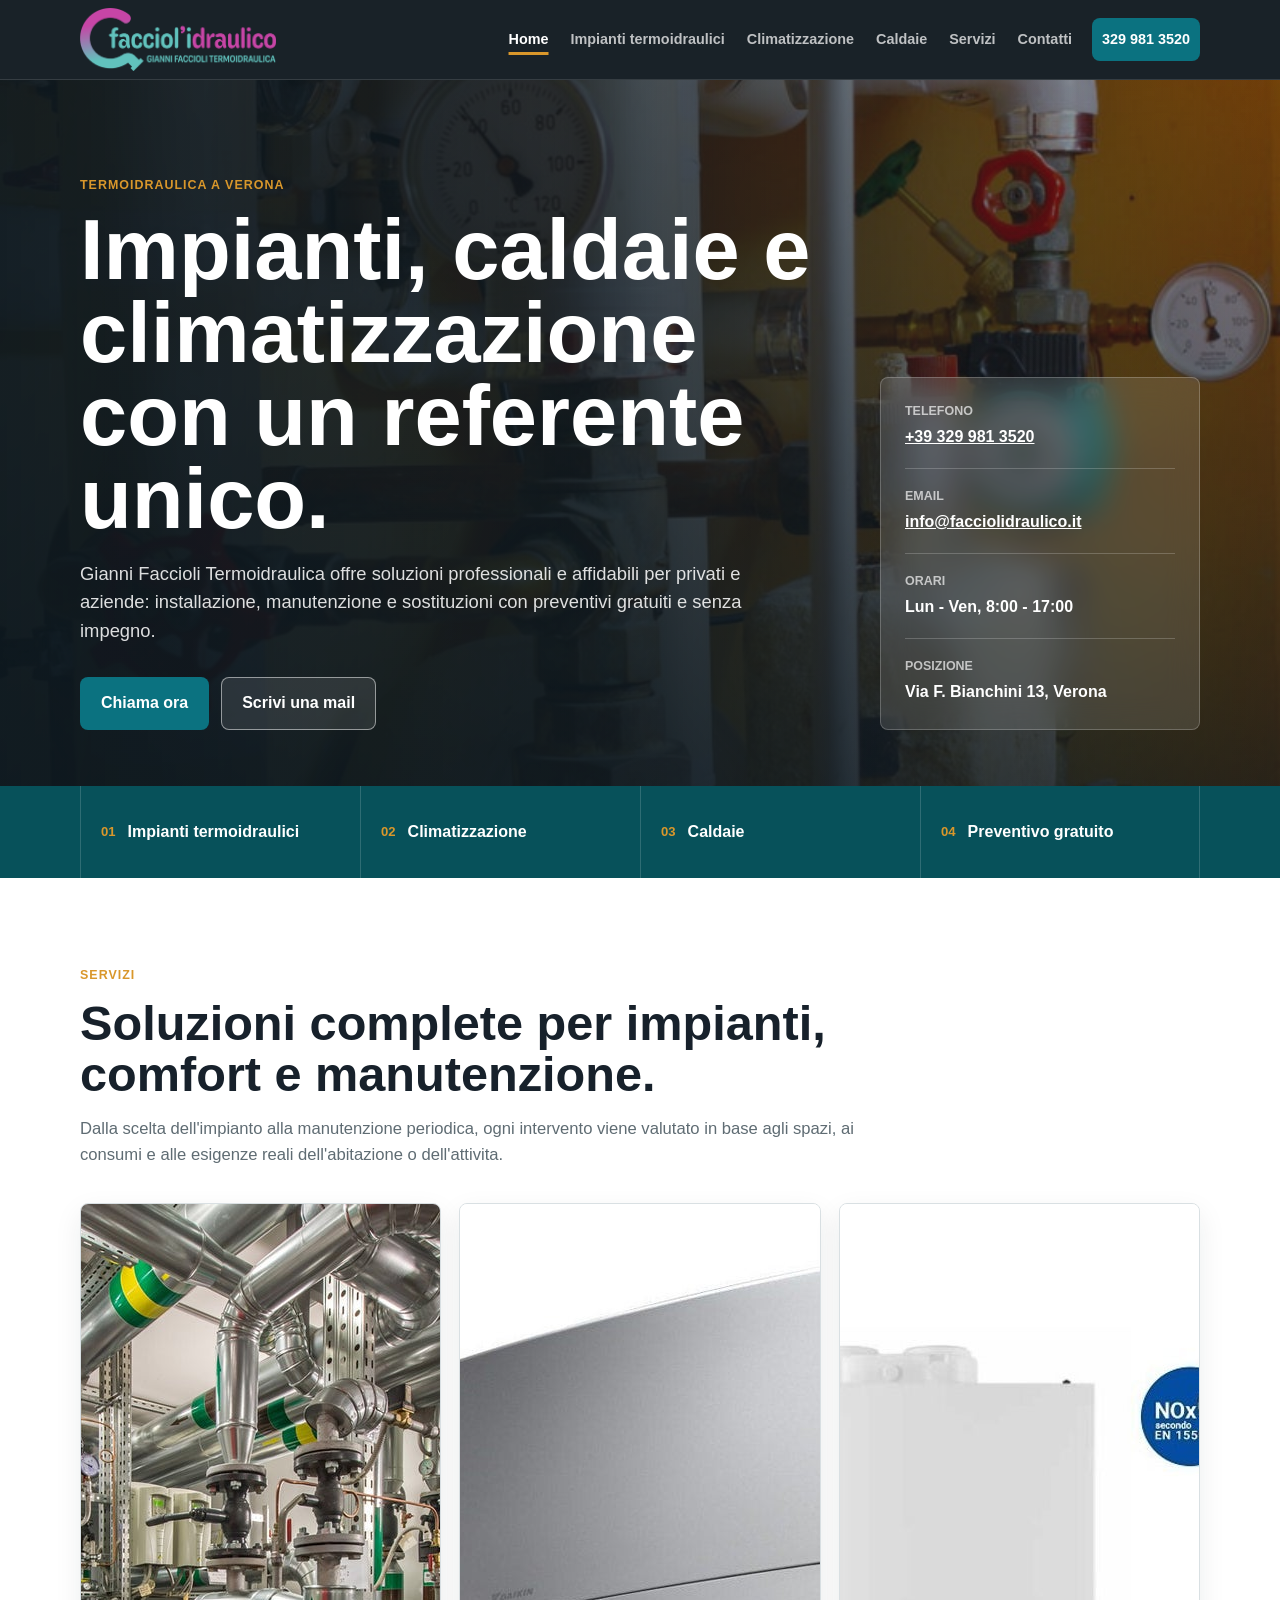
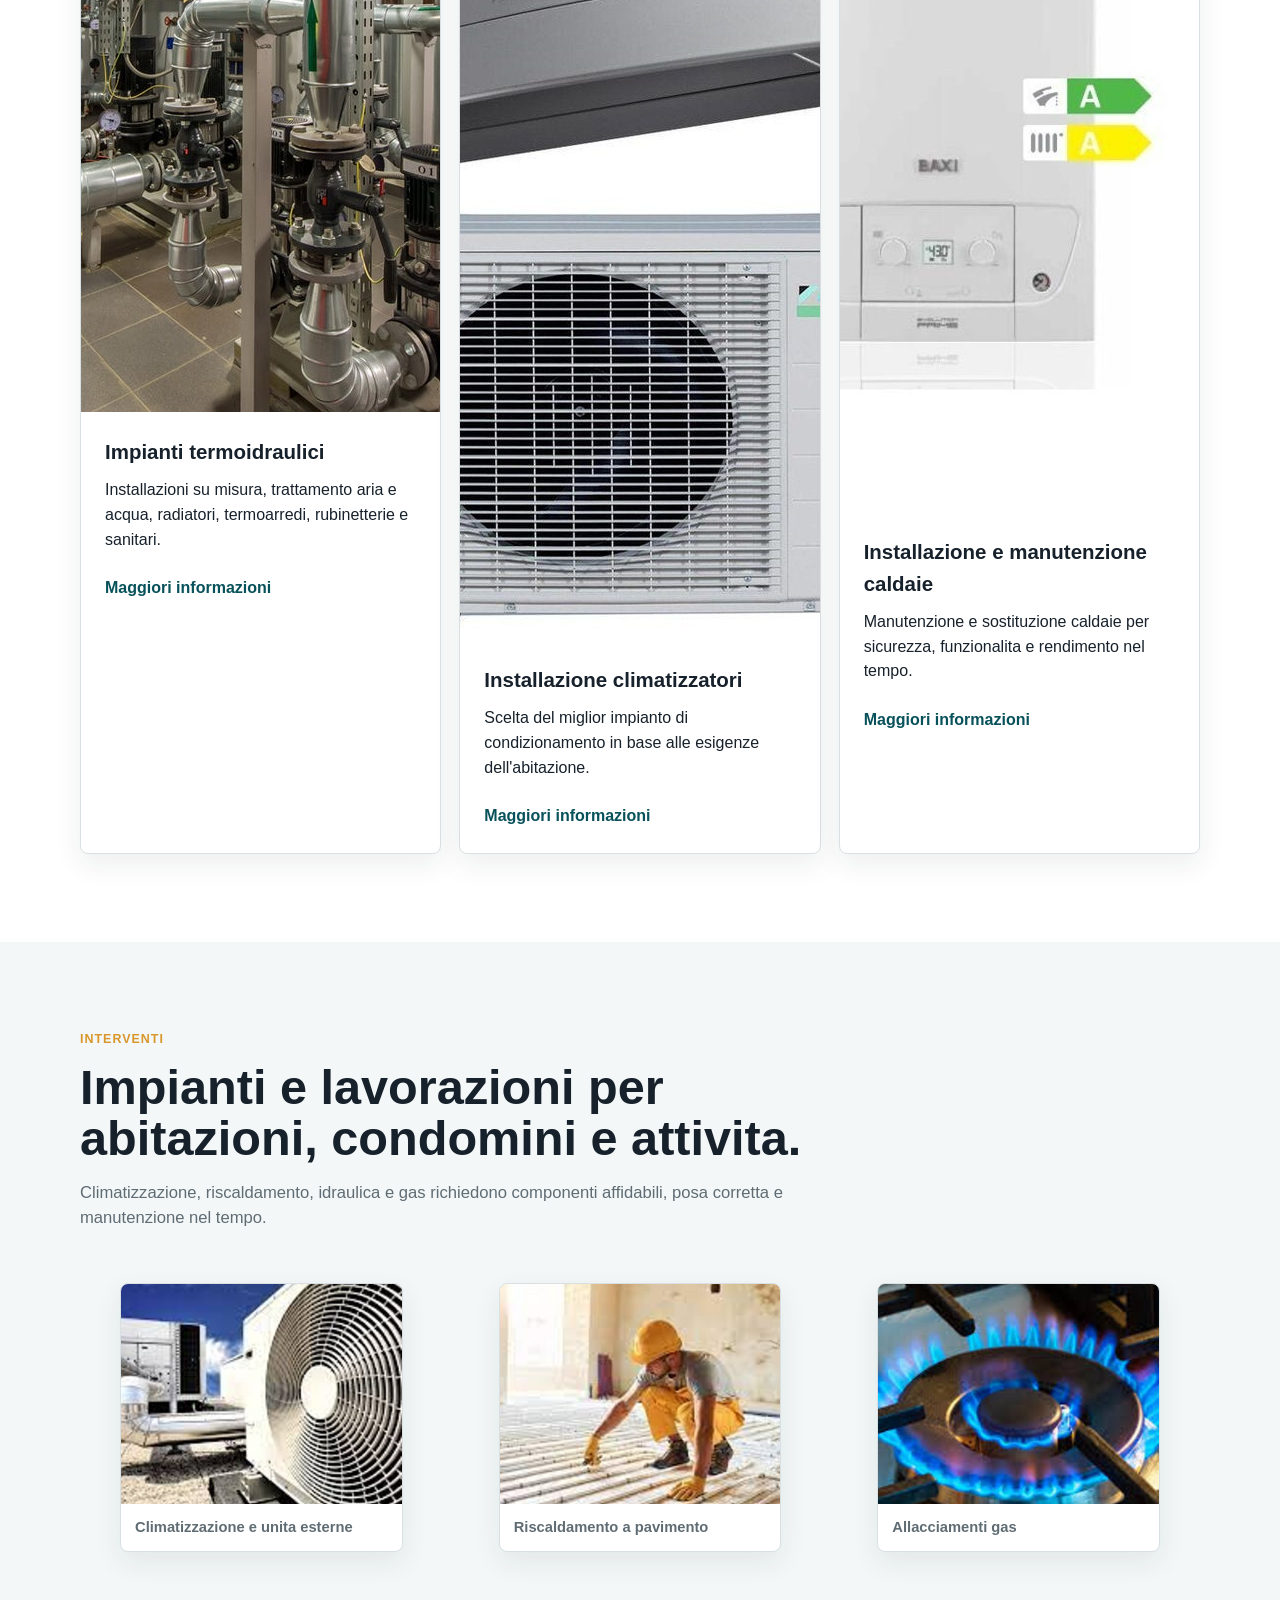
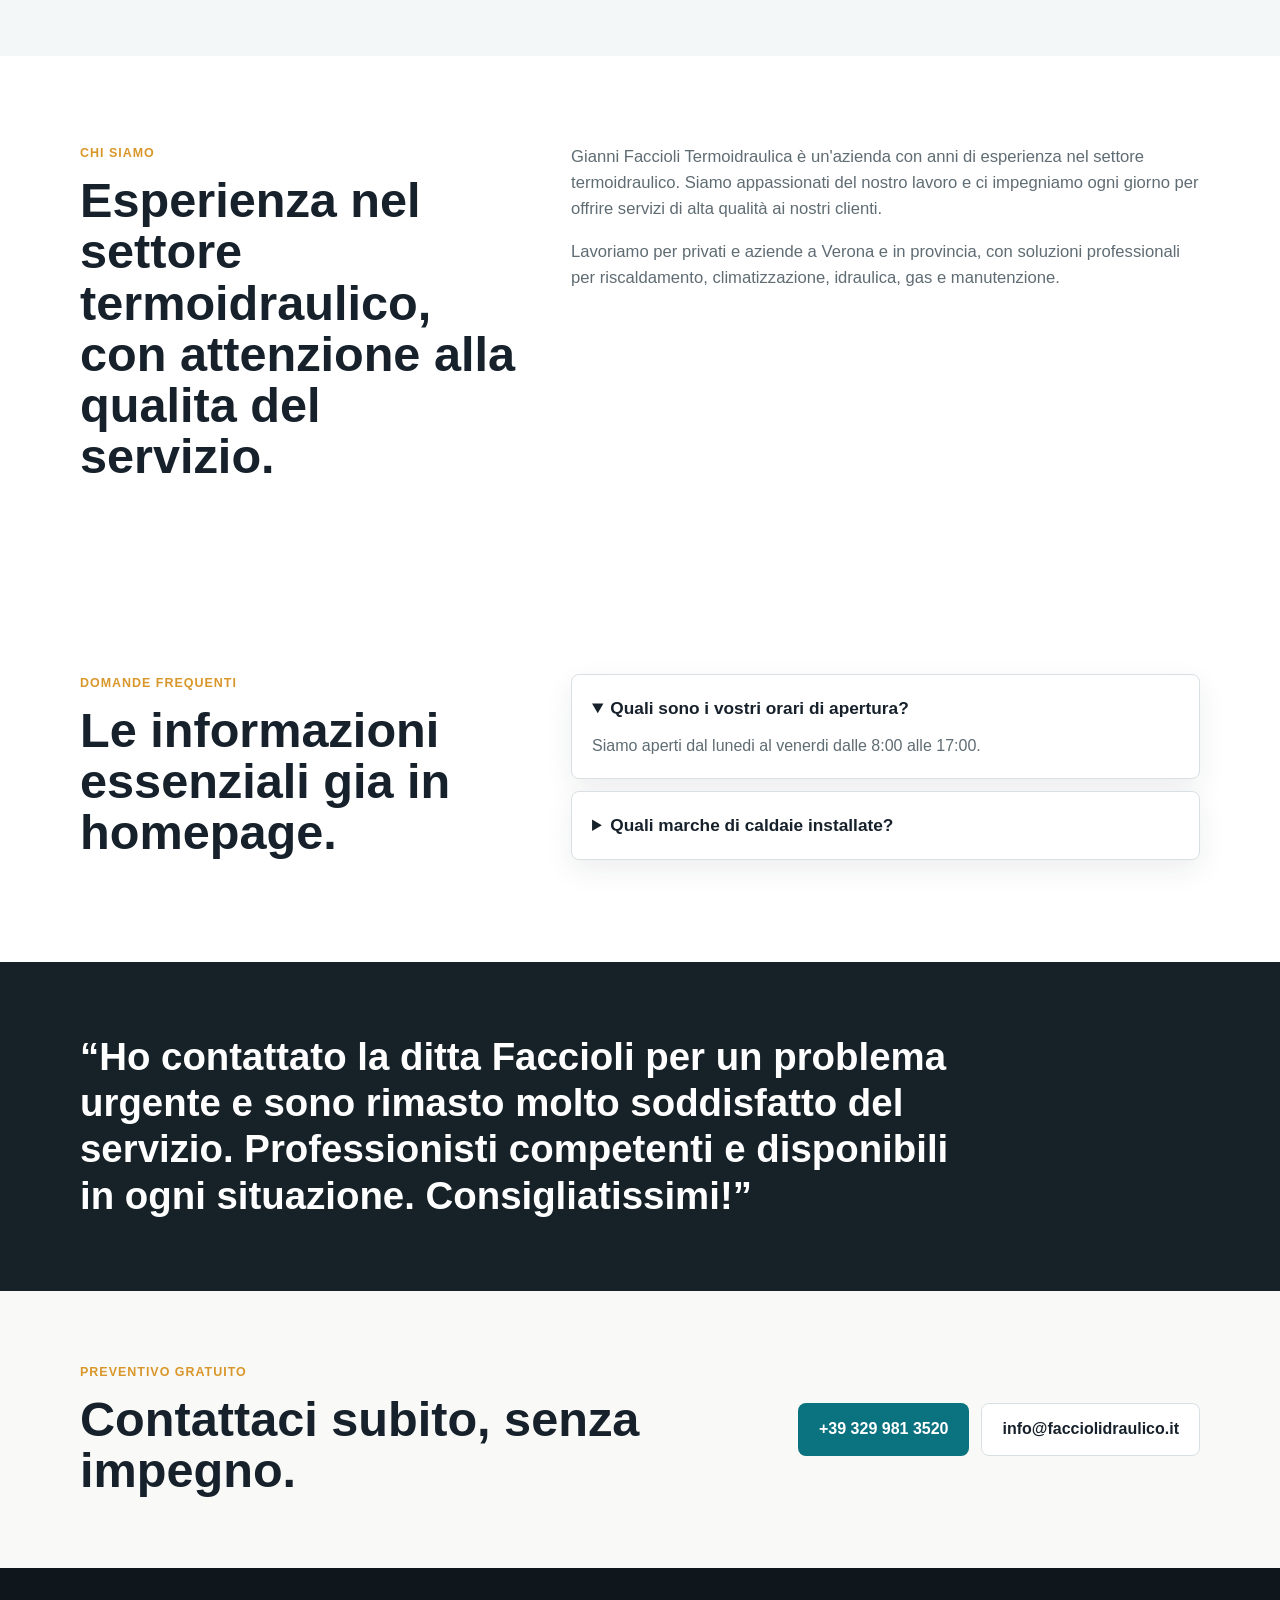
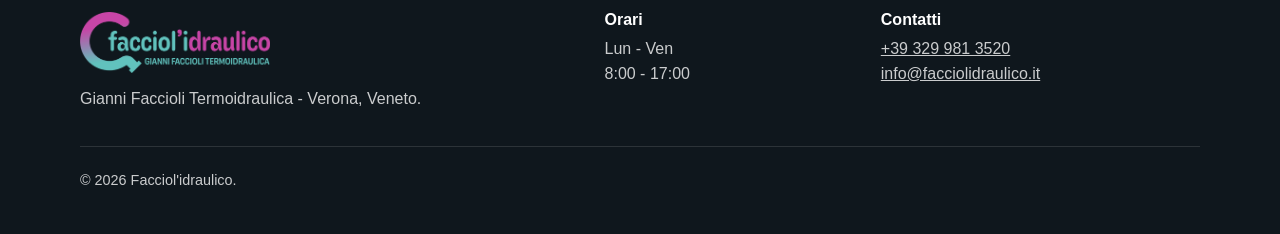
==== docs/index.html @ 060b812e "moved to /docs" ====
<!doctype html>
<html lang="it">
  <head>
    <meta charset="utf-8">
    <meta name="viewport" content="width=device-width, initial-scale=1">
    <meta name="description" content="Gianni Faccioli Termoidraulica a Verona: impianti termoidraulici, climatizzazione, caldaie, idraulica, gas e manutenzione.">
    <title>Facciol'idraulico | Termoidraulica a Verona</title>
    <link rel="preload" href="assets/images/hero-tools.jpg" as="image">
    <link rel="stylesheet" href="assets/styles.css">
    <script src="assets/script.js" defer></script>
  </head>
  <body>
    <a class="skip-link" href="#contenuto">Vai al contenuto</a>

    <header class="site-header">
      <div class="container header-inner">
        <a class="brand" href="index.html" aria-label="Facciol'idraulico home">
          <img src="assets/images/logo.png" alt="Facciol'idraulico" width="400" height="129">
        </a>
        <button class="nav-toggle" type="button" aria-expanded="false" aria-controls="site-nav" data-menu-toggle>
          <span></span><span></span><span></span><span class="sr-only">Menu</span>
        </button>
        <nav class="site-nav" id="site-nav" data-nav>
          <a href="index.html" data-nav-link>Home</a>
          <a href="impianti-termoidraulici.html" data-nav-link>Impianti termoidraulici</a>
          <a href="impianti-di-climatizzazione.html" data-nav-link>Climatizzazione</a>
          <a href="caldaie.html" data-nav-link>Caldaie</a>
          <a href="servizi.html" data-nav-link>Servizi</a>
          <a href="contatti.html" data-nav-link>Contatti</a>
          <a class="nav-call" href="tel:+393299813520">329 981 3520</a>
        </nav>
      </div>
    </header>

    <main id="contenuto">
      <section class="hero">
        <img class="hero-bg" src="assets/images/hero-tools.jpg" alt="" width="798" height="1200">
        <div class="container hero-grid">
          <div class="hero-copy">
            <p class="eyebrow">Termoidraulica a Verona</p>
            <h1>Impianti, caldaie e climatizzazione con un referente unico.</h1>
            <p class="lead">Gianni Faccioli Termoidraulica offre soluzioni professionali e affidabili per privati e aziende: installazione, manutenzione e sostituzioni con preventivi gratuiti e senza impegno.</p>
            <div class="hero-actions">
              <a class="button primary" href="tel:+393299813520">Chiama ora</a>
              <a class="button secondary" href="mailto:info@facciolidraulico.it">Scrivi una mail</a>
            </div>
          </div>
          <aside class="hero-panel" aria-label="Informazioni rapide">
            <dl>
              <div><dt>Telefono</dt><dd><a href="tel:+393299813520">+39 329 981 3520</a></dd></div>
              <div><dt>Email</dt><dd><a href="mailto:info@facciolidraulico.it">info@facciolidraulico.it</a></dd></div>
              <div><dt>Orari</dt><dd>Lun - Ven, 8:00 - 17:00</dd></div>
              <div><dt>Posizione</dt><dd>Via F. Bianchini 13, Verona</dd></div>
            </dl>
          </aside>
        </div>
      </section>

      <section class="quick-strip" aria-label="Servizi principali">
        <div class="container quick-grid">
          <a href="impianti-termoidraulici.html"><span>01</span> Impianti termoidraulici</a>
          <a href="impianti-di-climatizzazione.html"><span>02</span> Climatizzazione</a>
          <a href="caldaie.html"><span>03</span> Caldaie</a>
          <a href="contatti.html"><span>04</span> Preventivo gratuito</a>
        </div>
      </section>

      <section class="section">
        <div class="container">
          <div class="section-head">
            <p class="eyebrow">Servizi</p>
            <h2>Soluzioni complete per impianti, comfort e manutenzione.</h2>
            <p>Dalla scelta dell'impianto alla manutenzione periodica, ogni intervento viene valutato in base agli spazi, ai consumi e alle esigenze reali dell'abitazione o dell'attivita.</p>
          </div>
          <div class="service-grid">
            <article class="service-card">
              <img src="assets/images/impianti-termoidraulici.jpg" alt="Locale tecnico con impianto termoidraulico" width="800" height="808" loading="lazy">
              <div>
                <h3>Impianti termoidraulici</h3>
                <p>Installazioni su misura, trattamento aria e acqua, radiatori, termoarredi, rubinetterie e sanitari.</p>
                <a class="text-link" href="impianti-termoidraulici.html">Maggiori informazioni</a>
              </div>
            </article>
            <article class="service-card">
              <img src="assets/images/climatizzazione.jpg" alt="Unita interna di climatizzazione" width="800" height="1036" loading="lazy">
              <div>
                <h3>Installazione climatizzatori</h3>
                <p>Scelta del miglior impianto di condizionamento in base alle esigenze dell'abitazione.</p>
                <a class="text-link" href="impianti-di-climatizzazione.html">Maggiori informazioni</a>
              </div>
            </article>
            <article class="service-card">
              <img src="assets/images/caldaia.jpg" alt="Caldaia a condensazione" width="800" height="908" loading="lazy">
              <div>
                <h3>Installazione e manutenzione caldaie</h3>
                <p>Manutenzione e sostituzione caldaie per sicurezza, funzionalita e rendimento nel tempo.</p>
                <a class="text-link" href="caldaie.html">Maggiori informazioni</a>
              </div>
            </article>
          </div>
        </div>
      </section>

      <section class="section muted">
        <div class="container">
          <div class="section-head">
            <p class="eyebrow">Interventi</p>
            <h2>Impianti e lavorazioni per abitazioni, condomini e attivita.</h2>
            <p>Climatizzazione, riscaldamento, idraulica e gas richiedono componenti affidabili, posa corretta e manutenzione nel tempo.</p>
          </div>
          <div class="image-grid">
            <figure class="image-tile">
              <img src="assets/images/servizi-clima-1.jpg" alt="Unita esterna per climatizzazione" width="800" height="800" loading="lazy">
              <figcaption>Climatizzazione e unita esterne</figcaption>
            </figure>
            <figure class="image-tile">
              <img src="assets/images/servizi-riscaldamento-3.jpg" alt="Installazione riscaldamento a pavimento" width="800" height="800" loading="lazy">
              <figcaption>Riscaldamento a pavimento</figcaption>
            </figure>
            <figure class="image-tile">
              <img src="assets/images/servizi-idraulica-4.jpg" alt="Fiamma gas piano cottura" width="800" height="800" loading="lazy">
              <figcaption>Allacciamenti gas</figcaption>
            </figure>
          </div>
        </div>
      </section>

      <section class="section">
        <div class="container two-col">
          <div>
            <p class="eyebrow">Chi siamo</p>
            <h2>Esperienza nel settore termoidraulico, con attenzione alla qualita del servizio.</h2>
          </div>
          <div class="rich-text">
            <p>Gianni Faccioli Termoidraulica &egrave; un'azienda con anni di esperienza nel settore termoidraulico. Siamo appassionati del nostro lavoro e ci impegniamo ogni giorno per offrire servizi di alta qualit&agrave; ai nostri clienti.</p>
            <p>Lavoriamo per privati e aziende a Verona e in provincia, con soluzioni professionali per riscaldamento, climatizzazione, idraulica, gas e manutenzione.</p>
          </div>
        </div>
      </section>

      <section class="section">
        <div class="container two-col">
          <div>
            <p class="eyebrow">Domande frequenti</p>
            <h2>Le informazioni essenziali gia in homepage.</h2>
          </div>
          <div class="faq-list">
            <details open>
              <summary>Quali sono i vostri orari di apertura?</summary>
              <p>Siamo aperti dal lunedi al venerdi dalle 8:00 alle 17:00.</p>
            </details>
            <details>
              <summary>Quali marche di caldaie installate?</summary>
              <p>Lavoriamo con le migliori marche sul mercato, garantendo qualita e affidabilita.</p>
            </details>
          </div>
        </div>
      </section>

      <section class="testimonial-band">
        <div class="container">
          <blockquote>&ldquo;Ho contattato la ditta Faccioli per un problema urgente e sono rimasto molto soddisfatto del servizio. Professionisti competenti e disponibili in ogni situazione. Consigliatissimi!&rdquo;</blockquote>
        </div>
      </section>

      <section class="contact-cta">
        <div class="container cta-grid">
          <div>
            <p class="eyebrow">Preventivo gratuito</p>
            <h2>Contattaci subito, senza impegno.</h2>
          </div>
          <div class="cta-actions">
            <a class="button primary" href="tel:+393299813520">+39 329 981 3520</a>
            <a class="button secondary-dark" href="mailto:info@facciolidraulico.it">info@facciolidraulico.it</a>
          </div>
        </div>
      </section>
    </main>

    <footer class="site-footer">
      <div class="container footer-grid">
        <div>
          <img src="assets/images/logo.png" alt="Facciol'idraulico" width="400" height="129">
          <p>Gianni Faccioli Termoidraulica - Verona, Veneto.</p>
        </div>
        <div>
          <h2>Orari</h2>
          <p>Lun - Ven<br>8:00 - 17:00</p>
        </div>
        <div>
          <h2>Contatti</h2>
          <p><a href="tel:+393299813520">+39 329 981 3520</a><br><a href="mailto:info@facciolidraulico.it">info@facciolidraulico.it</a></p>
        </div>
      </div>
      <p class="copyright">&copy; <span data-year></span> Facciol'idraulico.</p>
    </footer>
  </body>
</html>
---- docs/assets/styles.css ----
:root {
  --ink: #17212b;
  --muted: #5f6c73;
  --line: #d9e0e3;
  --paper: #ffffff;
  --wash: #f3f7f8;
  --night: #101920;
  --night-2: #162128;
  --teal: #0b7280;
  --teal-dark: #07515a;
  --gold: #d9972b;
  --green: #4f6f52;
  --shadow: 0 18px 45px rgba(23, 33, 43, 0.14);
}

* {
  box-sizing: border-box;
}

html {
  scroll-behavior: smooth;
}

body {
  margin: 0;
  color: var(--ink);
  font-family: Arial, Helvetica, sans-serif;
  line-height: 1.55;
  background: var(--paper);
}

body.menu-open {
  overflow: hidden;
}

img {
  display: block;
  max-width: 100%;
}

a {
  color: inherit;
}

.container {
  width: min(1120px, calc(100% - 40px));
  margin-inline: auto;
}

.skip-link,
.sr-only {
  position: absolute;
  width: 1px;
  height: 1px;
  padding: 0;
  overflow: hidden;
  clip: rect(0, 0, 0, 0);
  white-space: nowrap;
  border: 0;
}

.skip-link:focus {
  z-index: 20;
  width: auto;
  height: auto;
  left: 16px;
  top: 16px;
  padding: 10px 14px;
  clip: auto;
  color: var(--paper);
  background: var(--teal);
}

.site-header {
  position: sticky;
  z-index: 10;
  top: 0;
  color: var(--paper);
  background: rgba(16, 25, 32, 0.96);
  border-bottom: 1px solid rgba(255, 255, 255, 0.12);
  backdrop-filter: blur(14px);
}

.header-inner {
  min-height: 78px;
  display: flex;
  align-items: center;
  justify-content: space-between;
  gap: 22px;
}

.brand {
  display: inline-flex;
  align-items: center;
  padding: 8px 0;
}

.brand img {
  width: 196px;
  height: auto;
}

.site-nav {
  display: flex;
  align-items: center;
  gap: 2px;
}

.site-nav a {
  padding: 10px 10px;
  color: rgba(255, 255, 255, 0.72);
  font-size: 0.9rem;
  font-weight: 800;
  text-decoration: none;
}

.site-nav a:hover,
.site-nav a:focus-visible,
.site-nav a.is-active {
  color: var(--paper);
}

.site-nav a.is-active {
  text-decoration: underline;
  text-decoration-color: var(--gold);
  text-decoration-thickness: 3px;
  text-underline-offset: 8px;
}

.site-nav .nav-call {
  margin-left: 8px;
  color: var(--paper);
  background: var(--teal);
  border-radius: 8px;
  text-decoration: none;
}

.nav-toggle {
  display: none;
}

.hero {
  position: relative;
  min-height: 680px;
  display: grid;
  align-items: center;
  isolation: isolate;
  overflow: hidden;
  color: var(--paper);
  background: var(--night);
}

.hero::before {
  content: "";
  position: absolute;
  inset: 0;
  z-index: -1;
  background:
    linear-gradient(90deg, rgba(13, 24, 31, 0.94) 0%, rgba(13, 24, 31, 0.78) 45%, rgba(13, 24, 31, 0.25) 100%),
    linear-gradient(0deg, rgba(13, 24, 31, 0.72), rgba(13, 24, 31, 0.08));
}

.hero-bg {
  position: absolute;
  inset: 0;
  z-index: -2;
  width: 100%;
  height: 100%;
  object-fit: cover;
  object-position: 60% 50%;
}

.hero-grid {
  display: grid;
  grid-template-columns: minmax(0, 1fr) 320px;
  gap: 48px;
  align-items: end;
  padding: 96px 0 56px;
}

.hero-copy {
  max-width: 740px;
}

.eyebrow {
  margin: 0 0 12px;
  color: var(--gold);
  font-size: 0.78rem;
  font-weight: 900;
  letter-spacing: 0.08em;
  text-transform: uppercase;
}

h1,
h2,
h3,
p {
  margin-top: 0;
}

h1 {
  margin-bottom: 20px;
  max-width: 780px;
  font-size: clamp(2.6rem, 7vw, 5.3rem);
  line-height: 0.98;
  font-weight: 900;
  overflow-wrap: break-word;
}

h2 {
  margin-bottom: 16px;
  font-size: clamp(1.8rem, 3.8vw, 3.25rem);
  line-height: 1.05;
}

h3 {
  margin-bottom: 10px;
  font-size: 1.28rem;
}

.lead {
  max-width: 680px;
  color: rgba(255, 255, 255, 0.86);
  font-size: 1.15rem;
}

.hero-actions {
  display: flex;
  flex-wrap: wrap;
  gap: 12px;
  margin-top: 32px;
}

.button {
  min-height: 48px;
  display: inline-flex;
  align-items: center;
  justify-content: center;
  padding: 13px 20px;
  border: 1px solid transparent;
  border-radius: 8px;
  font-weight: 900;
  text-decoration: none;
  cursor: pointer;
}

.button.primary {
  color: var(--paper);
  background: var(--teal);
}

.button.primary:hover,
.button.primary:focus-visible {
  background: var(--teal-dark);
}

.button.secondary {
  color: var(--paper);
  border-color: rgba(255, 255, 255, 0.5);
  background: rgba(255, 255, 255, 0.1);
}

.button.secondary-dark {
  color: var(--ink);
  border-color: var(--line);
  background: var(--paper);
}

.hero-panel {
  padding: 24px;
  border: 1px solid rgba(255, 255, 255, 0.22);
  border-radius: 8px;
  background: rgba(255, 255, 255, 0.12);
  backdrop-filter: blur(16px);
}

.hero-panel dl,
.hero-panel dd {
  margin: 0;
}

.hero-panel div + div {
  margin-top: 18px;
  padding-top: 18px;
  border-top: 1px solid rgba(255, 255, 255, 0.2);
}

.hero-panel dt {
  color: rgba(255, 255, 255, 0.68);
  font-size: 0.78rem;
  font-weight: 900;
  text-transform: uppercase;
}

.hero-panel dd {
  margin-top: 4px;
  font-weight: 900;
}

.quick-strip {
  background: var(--teal-dark);
}

.quick-grid {
  display: grid;
  grid-template-columns: repeat(4, minmax(0, 1fr));
}

.quick-grid a {
  min-height: 92px;
  display: flex;
  align-items: center;
  gap: 12px;
  padding: 18px 20px;
  color: var(--paper);
  border-left: 1px solid rgba(255, 255, 255, 0.16);
  font-weight: 900;
  text-decoration: none;
}

.quick-grid a:last-child {
  border-right: 1px solid rgba(255, 255, 255, 0.16);
}

.quick-grid span {
  color: var(--gold);
  font-size: 0.82rem;
}

.section,
.contact-section {
  padding: 88px 0;
}

.muted {
  background: var(--wash);
}

.section-head {
  max-width: 780px;
  margin-bottom: 36px;
}

.section-head p:not(.eyebrow),
.rich-text p,
.rich-text li,
.wide-card p,
.wide-card li {
  color: var(--muted);
  font-size: 1.04rem;
}

.service-grid {
  display: grid;
  grid-template-columns: repeat(3, minmax(0, 1fr));
  gap: 18px;
}

.service-card,
.wide-card,
.side-panel,
.faq-list details {
  border: 1px solid var(--line);
  border-radius: 8px;
  background: var(--paper);
  box-shadow: 0 10px 28px rgba(23, 33, 43, 0.08);
}

.service-card {
  overflow: hidden;
}

.service-card img {
  width: 100%;
  aspect-ratio: 4 / 3;
  object-fit: cover;
}

.service-card div {
  padding: 24px;
}

.text-link {
  display: inline-flex;
  margin-top: 8px;
  color: var(--teal-dark);
  font-weight: 900;
  text-decoration: none;
}

.text-link:hover,
.text-link:focus-visible {
  text-decoration: underline;
  text-underline-offset: 4px;
}

.two-col {
  display: grid;
  grid-template-columns: 0.82fr 1.18fr;
  gap: 54px;
  align-items: start;
}

.faq-list {
  display: grid;
  gap: 12px;
}

.faq-list details {
  padding: 20px;
}

.faq-list summary {
  color: var(--ink);
  font-size: 1.08rem;
  font-weight: 900;
  cursor: pointer;
}

.faq-list p {
  margin: 12px 0 0;
  color: var(--muted);
}

.testimonial-band {
  padding: 72px 0;
  color: var(--paper);
  background: var(--night-2);
}

.testimonial-band blockquote {
  max-width: 900px;
  margin: 0;
  font-size: clamp(1.55rem, 3vw, 2.4rem);
  line-height: 1.2;
  font-weight: 800;
}

.contact-cta {
  padding: 72px 0;
  background: #f9faf7;
}

.cta-grid {
  display: grid;
  grid-template-columns: 1fr auto;
  gap: 30px;
  align-items: center;
}

.cta-grid h2 {
  margin-bottom: 0;
}

.cta-actions {
  display: flex;
  gap: 12px;
  flex-wrap: wrap;
  justify-content: flex-end;
}

.page-hero {
  padding: 78px 0;
  color: var(--paper);
  background:
    linear-gradient(115deg, rgba(16, 25, 32, 0.96), rgba(16, 25, 32, 0.88)),
    var(--night);
}

.page-hero.compact {
  padding: 86px 0;
}

.page-hero-grid {
  display: grid;
  grid-template-columns: minmax(0, 1fr) 420px;
  gap: 52px;
  align-items: center;
}

.page-hero h1 {
  font-size: clamp(2.25rem, 5vw, 4.35rem);
}

.page-hero img {
  width: 100%;
  height: 390px;
  border-radius: 8px;
  object-fit: cover;
  box-shadow: var(--shadow);
}

.content-grid {
  display: grid;
  grid-template-columns: minmax(0, 1fr) 320px;
  gap: 46px;
  align-items: start;
}

.rich-text {
  max-width: 780px;
}

.rich-text h2 + p,
.rich-text p + p,
.rich-text p + ul,
.rich-text ul + h2,
.rich-text p + h2 {
  margin-top: 18px;
}

.rich-text h2:not(:first-child) {
  margin-top: 46px;
}

.rich-text ul,
.wide-card ul {
  padding-left: 20px;
}

.rich-text li + li,
.wide-card li + li {
  margin-top: 10px;
}

.side-panel {
  position: sticky;
  top: 104px;
  padding: 24px;
}

.side-panel h2 {
  font-size: 1.3rem;
}

.check-list {
  display: grid;
  gap: 10px;
  margin: 0 0 24px;
  padding: 0;
  list-style: none;
}

.check-list li {
  position: relative;
  padding-left: 24px;
  color: var(--muted);
}

.check-list li::before {
  content: "";
  position: absolute;
  left: 0;
  top: 0.68em;
  width: 9px;
  height: 9px;
  border-radius: 50%;
  background: var(--gold);
}

.service-list {
  display: grid;
  gap: 22px;
}

.wide-card {
  display: grid;
  grid-template-columns: 300px minmax(0, 1fr);
  overflow: hidden;
}

.wide-card img {
  width: 100%;
  height: 100%;
  min-height: 260px;
  object-fit: cover;
}

.wide-card div {
  padding: 30px;
}

.wide-card h2 {
  font-size: clamp(1.45rem, 3vw, 2.25rem);
}

.image-grid {
  display: grid;
  grid-template-columns: repeat(3, minmax(0, 1fr));
  gap: 16px;
  margin-top: 30px;
}

.image-tile {
  overflow: hidden;
  border: 1px solid var(--line);
  border-radius: 8px;
  background: var(--paper);
  box-shadow: 0 10px 28px rgba(23, 33, 43, 0.08);
}

.image-tile img {
  width: 100%;
  height: 220px;
  object-fit: cover;
}

.image-tile figcaption {
  padding: 12px 14px;
  color: var(--muted);
  font-size: 0.92rem;
  font-weight: 800;
}

.product-gallery {
  margin: 18px 0 28px;
}

.product-gallery .image-tile img {
  height: 180px;
  object-fit: cover;
  background: #f7f9fa;
}

.inline-visual {
  margin: 26px 0;
  overflow: hidden;
  border: 1px solid var(--line);
  border-radius: 8px;
  background: var(--paper);
  box-shadow: 0 10px 28px rgba(23, 33, 43, 0.08);
}

.inline-visual img {
  width: 100%;
  max-height: 360px;
  object-fit: contain;
  background: #f7f9fa;
}

.inline-visual figcaption {
  padding: 12px 16px;
  color: var(--muted);
  font-size: 0.94rem;
  font-weight: 800;
  border-top: 1px solid var(--line);
}

.brand-strip {
  margin: 28px 0;
  padding: 16px;
  border: 1px solid var(--line);
  border-radius: 8px;
  background: var(--paper);
}

.brand-strip img {
  width: 100%;
  max-height: 80px;
  object-fit: contain;
}

.mini-gallery {
  display: grid;
  grid-template-columns: repeat(4, minmax(0, 1fr));
  gap: 10px;
  margin-top: 20px;
}

.mini-gallery img {
  width: 100%;
  aspect-ratio: 1 / 1;
  border-radius: 8px;
  object-fit: cover;
}

.payment-card {
  display: grid;
  grid-template-columns: 1fr 180px;
  gap: 18px;
  align-items: center;
  margin-top: 22px;
  padding: 18px;
  border: 1px solid rgba(255, 255, 255, 0.16);
  border-radius: 8px;
  background: rgba(255, 255, 255, 0.06);
}

.payment-card p {
  margin: 0;
}

.payment-card img {
  width: 100%;
  border-radius: 6px;
}

.contact-section {
  min-height: calc(100vh - 78px);
  display: grid;
  align-items: center;
  color: var(--paper);
  background:
    linear-gradient(115deg, rgba(16, 25, 32, 0.98), rgba(16, 25, 32, 0.83)),
    url("images/hero-tools.jpg") center / cover;
}

.contact-grid {
  display: grid;
  grid-template-columns: 1fr 0.9fr;
  gap: 48px;
  align-items: start;
}

.contact-copy h1 {
  font-size: clamp(2.15rem, 5vw, 4.2rem);
}

.contact-copy p {
  color: rgba(255, 255, 255, 0.76);
  font-size: 1.08rem;
}

.contact-cards {
  display: grid;
  gap: 12px;
  margin-top: 28px;
}

.contact-cards a,
.contact-info {
  display: block;
  padding: 18px;
  border: 1px solid rgba(255, 255, 255, 0.16);
  border-radius: 8px;
  color: var(--paper);
  text-decoration: none;
  background: rgba(255, 255, 255, 0.06);
}

.contact-cards span,
.contact-info span {
  display: block;
  margin-bottom: 4px;
  color: rgba(255, 255, 255, 0.62);
  font-size: 0.8rem;
  font-weight: 900;
  text-transform: uppercase;
}

.contact-form {
  display: grid;
  gap: 16px;
  padding: 28px;
  border-radius: 8px;
  color: var(--ink);
  background: var(--paper);
}

.contact-form label {
  display: grid;
  gap: 8px;
  color: var(--ink);
  font-weight: 900;
}

.contact-form input,
.contact-form textarea {
  width: 100%;
  padding: 13px 14px;
  border: 1px solid var(--line);
  border-radius: 8px;
  color: var(--ink);
  font: inherit;
}

.contact-form input:focus,
.contact-form textarea:focus {
  border-color: var(--teal);
  outline: 3px solid rgba(11, 114, 128, 0.15);
}

.contact-form textarea {
  resize: vertical;
}

.contact-form .button {
  width: 100%;
  border: 0;
}

.form-note {
  margin-bottom: 0;
  color: var(--muted);
  font-size: 0.9rem;
}

.site-footer {
  padding: 44px 0 42px;
  color: rgba(255, 255, 255, 0.78);
  background: #0f171d;
}

.footer-grid {
  display: grid;
  grid-template-columns: 1.4fr 0.7fr 0.9fr;
  gap: 28px;
}

.site-footer img {
  width: 190px;
  height: auto;
  margin-bottom: 14px;
}

.site-footer h2 {
  margin-bottom: 8px;
  color: var(--paper);
  font-size: 1rem;
}

.site-footer p {
  margin-bottom: 0;
}

.copyright {
  width: min(1120px, calc(100% - 40px));
  margin: 34px auto 0;
  padding-top: 22px;
  border-top: 1px solid rgba(255, 255, 255, 0.12);
  font-size: 0.9rem;
}

@media (max-width: 1080px) {
  .brand img {
    width: 170px;
  }

  .site-nav a {
    padding-inline: 7px;
    font-size: 0.84rem;
  }
}

@media (max-width: 920px) {
  .container {
    width: min(100% - 28px, 720px);
  }

  .header-inner {
    min-height: 70px;
  }

  .brand img {
    width: 174px;
  }

  .nav-toggle {
    width: 44px;
    height: 44px;
    display: inline-grid;
    place-content: center;
    gap: 5px;
    border: 1px solid rgba(255, 255, 255, 0.2);
    border-radius: 8px;
    background: rgba(255, 255, 255, 0.08);
  }

  .nav-toggle span:not(.sr-only) {
    width: 20px;
    height: 2px;
    display: block;
    background: var(--paper);
  }

  .site-nav {
    position: fixed;
    inset: 70px 0 auto;
    display: none;
    padding: 16px 14px 22px;
    border-bottom: 1px solid rgba(255, 255, 255, 0.14);
    background: var(--night);
    box-shadow: 0 18px 36px rgba(0, 0, 0, 0.22);
  }

  .site-nav.is-open {
    display: grid;
  }

  .site-nav a {
    padding: 14px;
    color: rgba(255, 255, 255, 0.82);
    font-size: 1.02rem;
  }

  .site-nav .nav-call {
    margin-left: 0;
    text-align: center;
  }

  .hero {
    min-height: auto;
  }

  .hero::before {
    background: linear-gradient(180deg, rgba(13, 24, 31, 0.93) 0%, rgba(13, 24, 31, 0.76) 100%);
  }

  .hero-grid,
  .page-hero-grid,
  .content-grid,
  .two-col,
  .contact-grid,
  .footer-grid,
  .cta-grid {
    grid-template-columns: 1fr;
  }

  .hero-grid {
    gap: 30px;
    padding: 72px 0 42px;
  }

  h1,
  .page-hero h1,
  .contact-copy h1 {
    font-size: clamp(2rem, 9vw, 3rem);
    line-height: 1.04;
  }

  .lead {
    font-size: 1.04rem;
  }

  .hero-actions,
  .cta-actions {
    display: grid;
    justify-content: stretch;
  }

  .hero-panel {
    padding: 20px;
  }

  .quick-grid,
  .service-grid {
    grid-template-columns: 1fr;
  }

  .quick-grid a,
  .quick-grid a:last-child {
    min-height: auto;
    border-right: 0;
    border-left: 0;
    border-top: 1px solid rgba(255, 255, 255, 0.16);
  }

  .section,
  .contact-section {
    padding: 64px 0;
  }

  .page-hero,
  .page-hero.compact {
    padding: 56px 0;
  }

  .page-hero img {
    height: 290px;
  }

  .side-panel {
    position: static;
  }

  .wide-card {
    grid-template-columns: 1fr;
  }

  .wide-card img {
    height: 260px;
  }

  .image-grid,
  .mini-gallery,
  .payment-card {
    grid-template-columns: 1fr;
  }

  .product-gallery {
    grid-template-columns: repeat(2, minmax(0, 1fr));
  }

  .product-gallery .image-tile img {
    height: 150px;
  }

  .mini-gallery {
    grid-template-columns: repeat(2, minmax(0, 1fr));
  }

  .payment-card img {
    max-width: 220px;
  }

  .button {
    width: 100%;
  }
}

@media (max-width: 560px) {
  .brand img {
    width: 160px;
  }

  .contact-form,
  .wide-card div,
  .service-card div {
    padding: 20px;
  }

  .product-gallery {
    grid-template-columns: 1fr;
    gap: 10px;
  }

  .product-gallery .image-tile img {
    height: 205px;
  }

  .product-gallery .image-tile figcaption {
    padding: 10px;
    font-size: 0.84rem;
  }

  .testimonial-band {
    padding: 54px 0;
  }
}
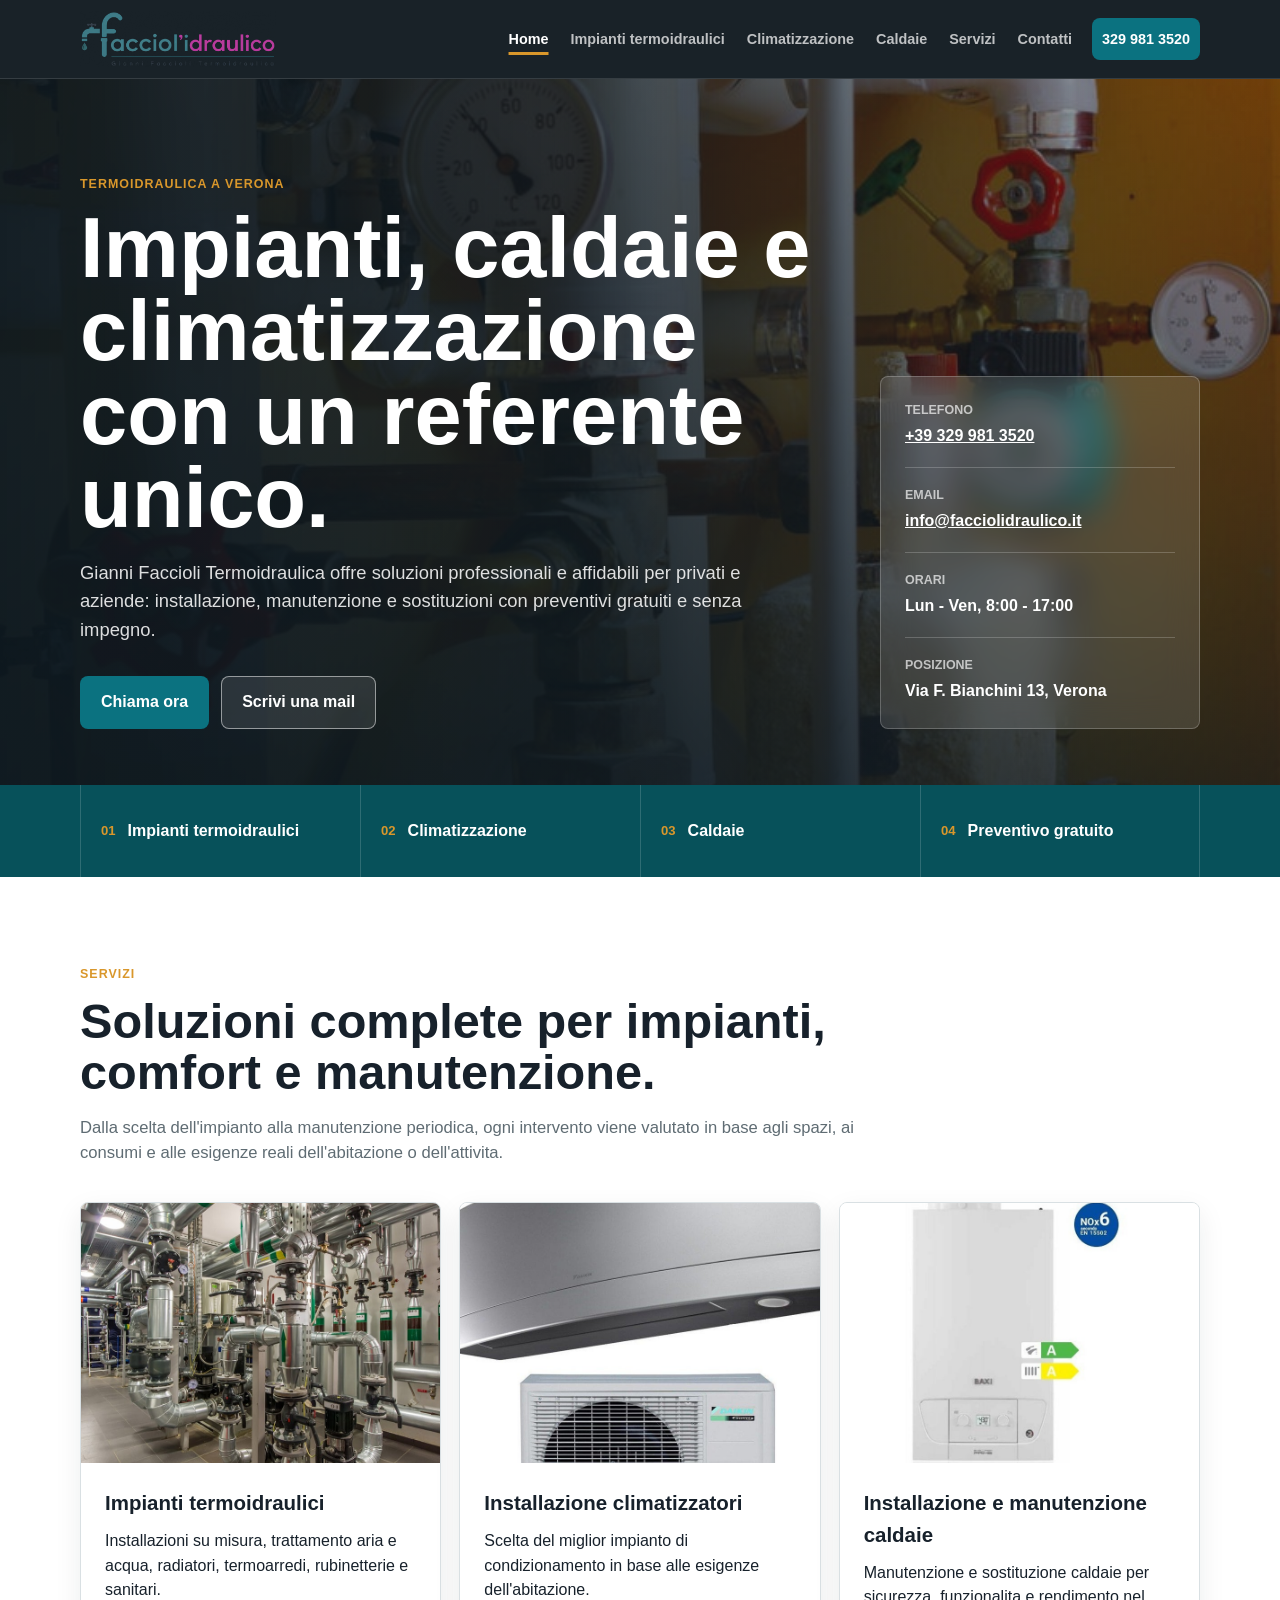
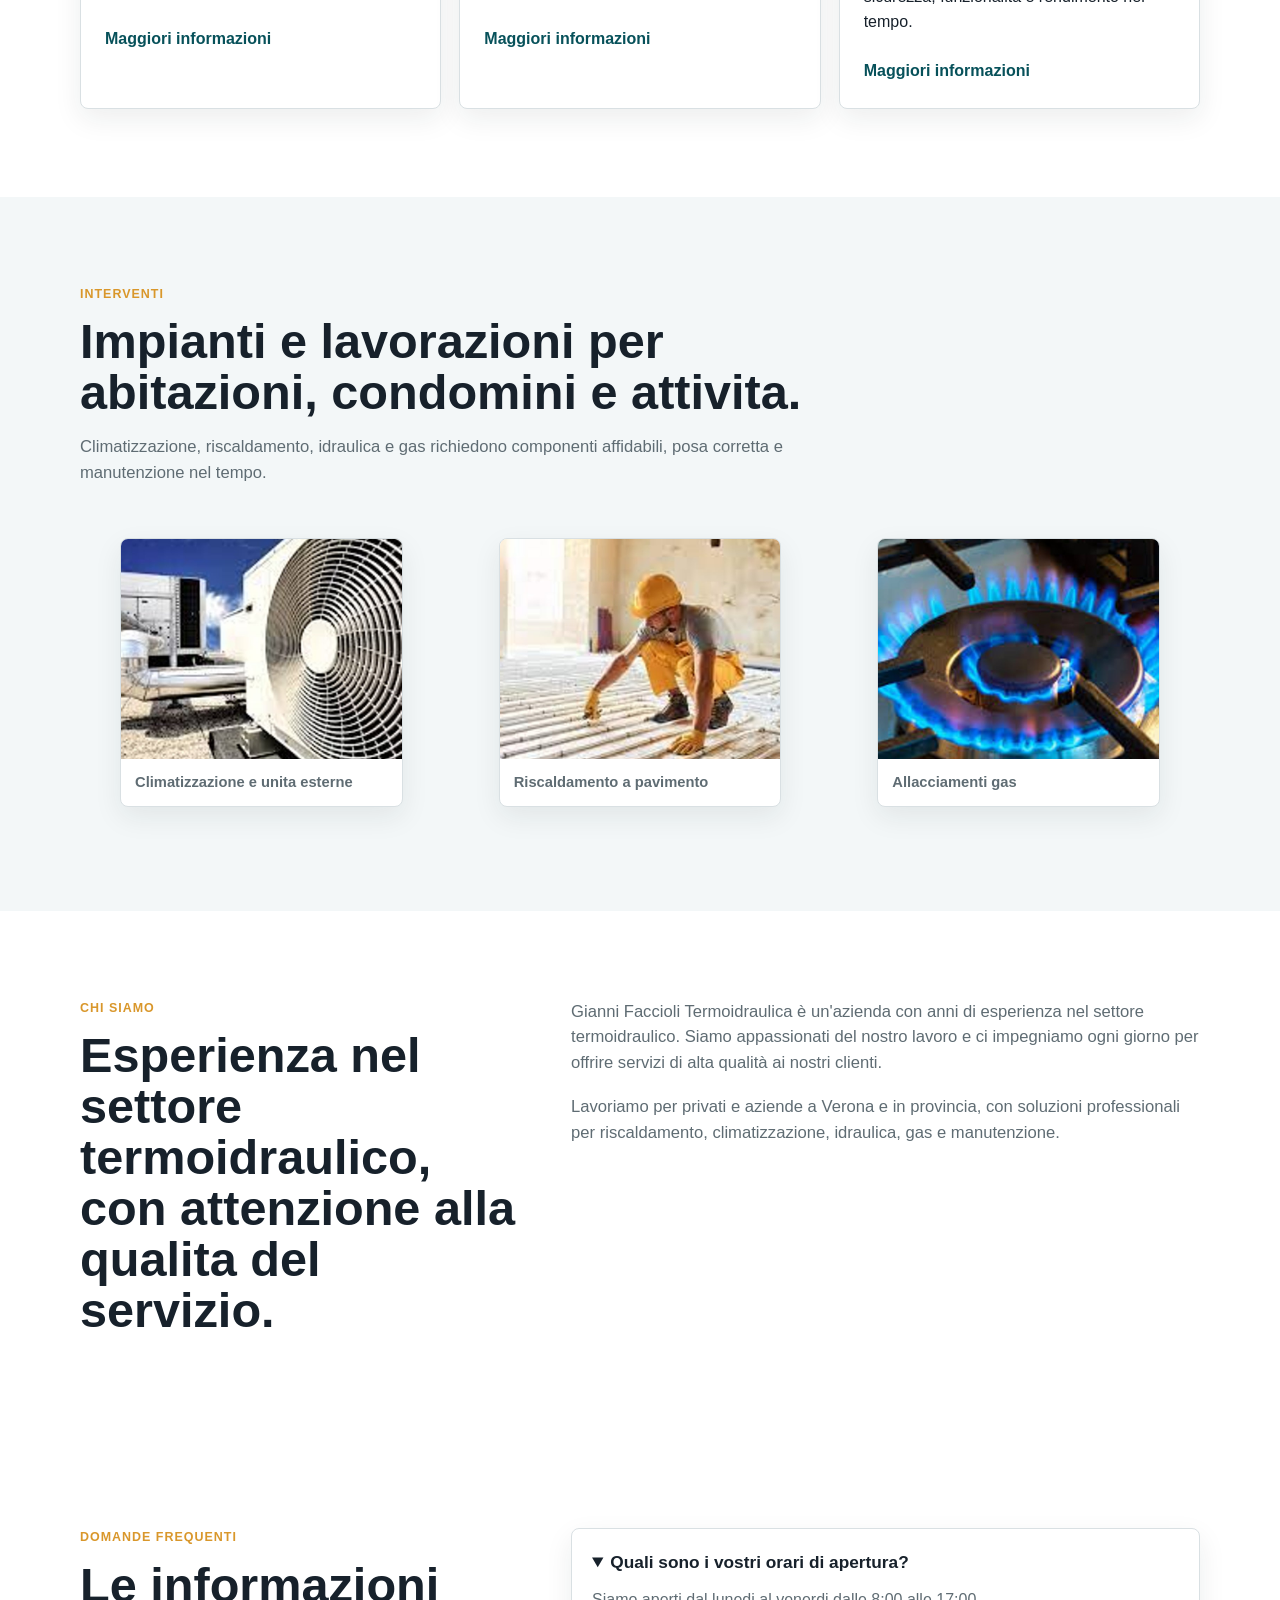
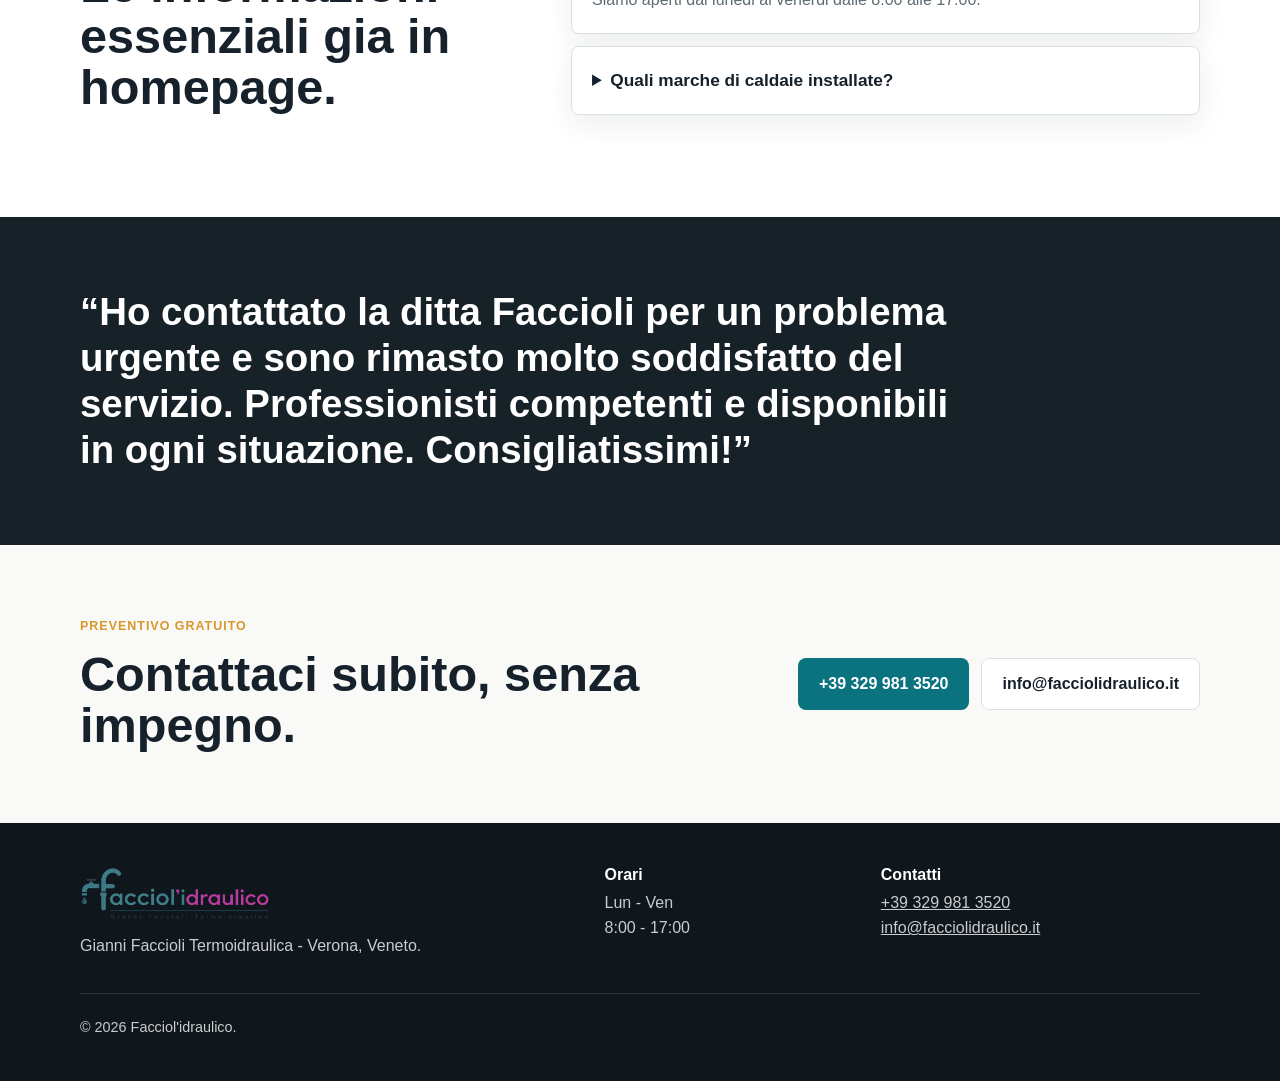
==== commit 72dd1fcf: "wip" ====
--- a/docs/index.html
+++ b/docs/index.html
@@ -15,7 +15,7 @@
     <header class="site-header">
       <div class="container header-inner">
         <a class="brand" href="index.html" aria-label="Facciol'idraulico home">
-          <img src="assets/images/logo.png" alt="Facciol'idraulico" width="400" height="129">
+          <img src="assets/images/logo-new-alpha.png" alt="Facciol'idraulico" width="1489" height="421">
         </a>
         <button class="nav-toggle" type="button" aria-expanded="false" aria-controls="site-nav" data-menu-toggle>
           <span></span><span></span><span></span><span class="sr-only">Menu</span>
@@ -65,7 +65,7 @@
         </div>
       </section>
 
-      <section class="section">
+      <section class="section home-services">
         <div class="container">
           <div class="section-head">
             <p class="eyebrow">Servizi</p>
@@ -101,7 +101,7 @@
         </div>
       </section>
 
-      <section class="section muted">
+      <section class="section muted home-interventions">
         <div class="container">
           <div class="section-head">
             <p class="eyebrow">Interventi</p>
@@ -180,7 +180,7 @@
     <footer class="site-footer">
       <div class="container footer-grid">
         <div>
-          <img src="assets/images/logo.png" alt="Facciol'idraulico" width="400" height="129">
+          <img src="assets/images/logo-new-alpha.png" alt="Facciol'idraulico" width="1489" height="421">
           <p>Gianni Faccioli Termoidraulica - Verona, Veneto.</p>
         </div>
         <div>
--- a/docs/assets/styles.css
+++ b/docs/assets/styles.css
@@ -372,6 +372,7 @@
 
 .service-card img {
   width: 100%;
+  height: 260px;
   aspect-ratio: 4 / 3;
   object-fit: cover;
 }
@@ -692,6 +693,8 @@
 
 .payment-card img {
   width: 100%;
+  height: auto;
+  object-fit: contain;
   border-radius: 6px;
 }
 
@@ -1019,6 +1022,55 @@
     padding: 20px;
   }
 
+  .home-services .service-grid,
+  .home-interventions .image-grid {
+    gap: 12px;
+  }
+
+  .home-services .service-card,
+  .home-interventions .image-tile {
+    display: grid;
+    grid-template-columns: 112px minmax(0, 1fr);
+    align-items: stretch;
+  }
+
+  .home-services .service-card img,
+  .home-interventions .image-tile img {
+    width: 112px;
+    height: 100%;
+    min-height: 116px;
+    aspect-ratio: auto;
+  }
+
+  .home-services .service-card div {
+    padding: 14px;
+  }
+
+  .home-services .service-card h3 {
+    margin-bottom: 6px;
+    font-size: 1rem;
+    line-height: 1.12;
+  }
+
+  .home-services .service-card p {
+    margin-bottom: 6px;
+    font-size: 0.88rem;
+    line-height: 1.38;
+  }
+
+  .home-services .text-link {
+    margin-top: 0;
+    font-size: 0.86rem;
+  }
+
+  .home-interventions .image-tile figcaption {
+    display: flex;
+    align-items: center;
+    padding: 12px;
+    font-size: 0.86rem;
+    line-height: 1.2;
+  }
+
   .product-gallery {
     grid-template-columns: 1fr;
     gap: 10px;
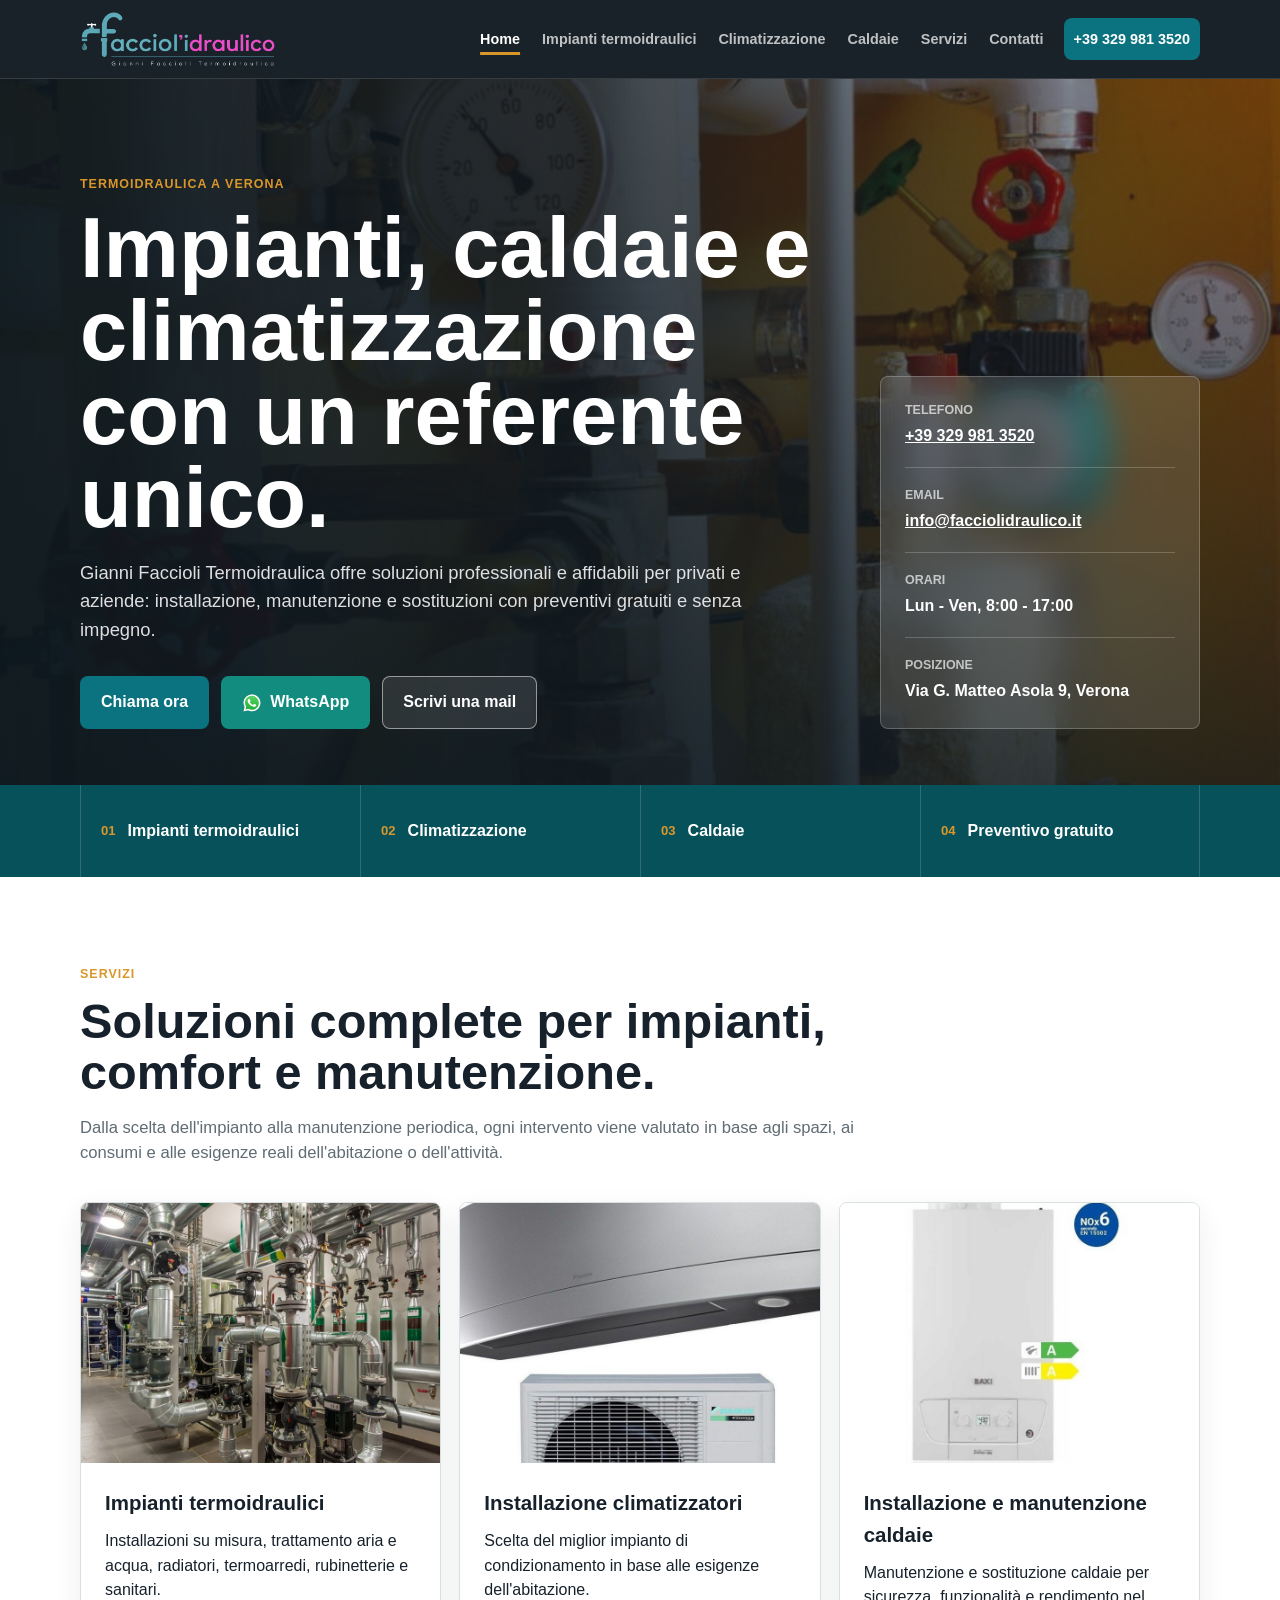
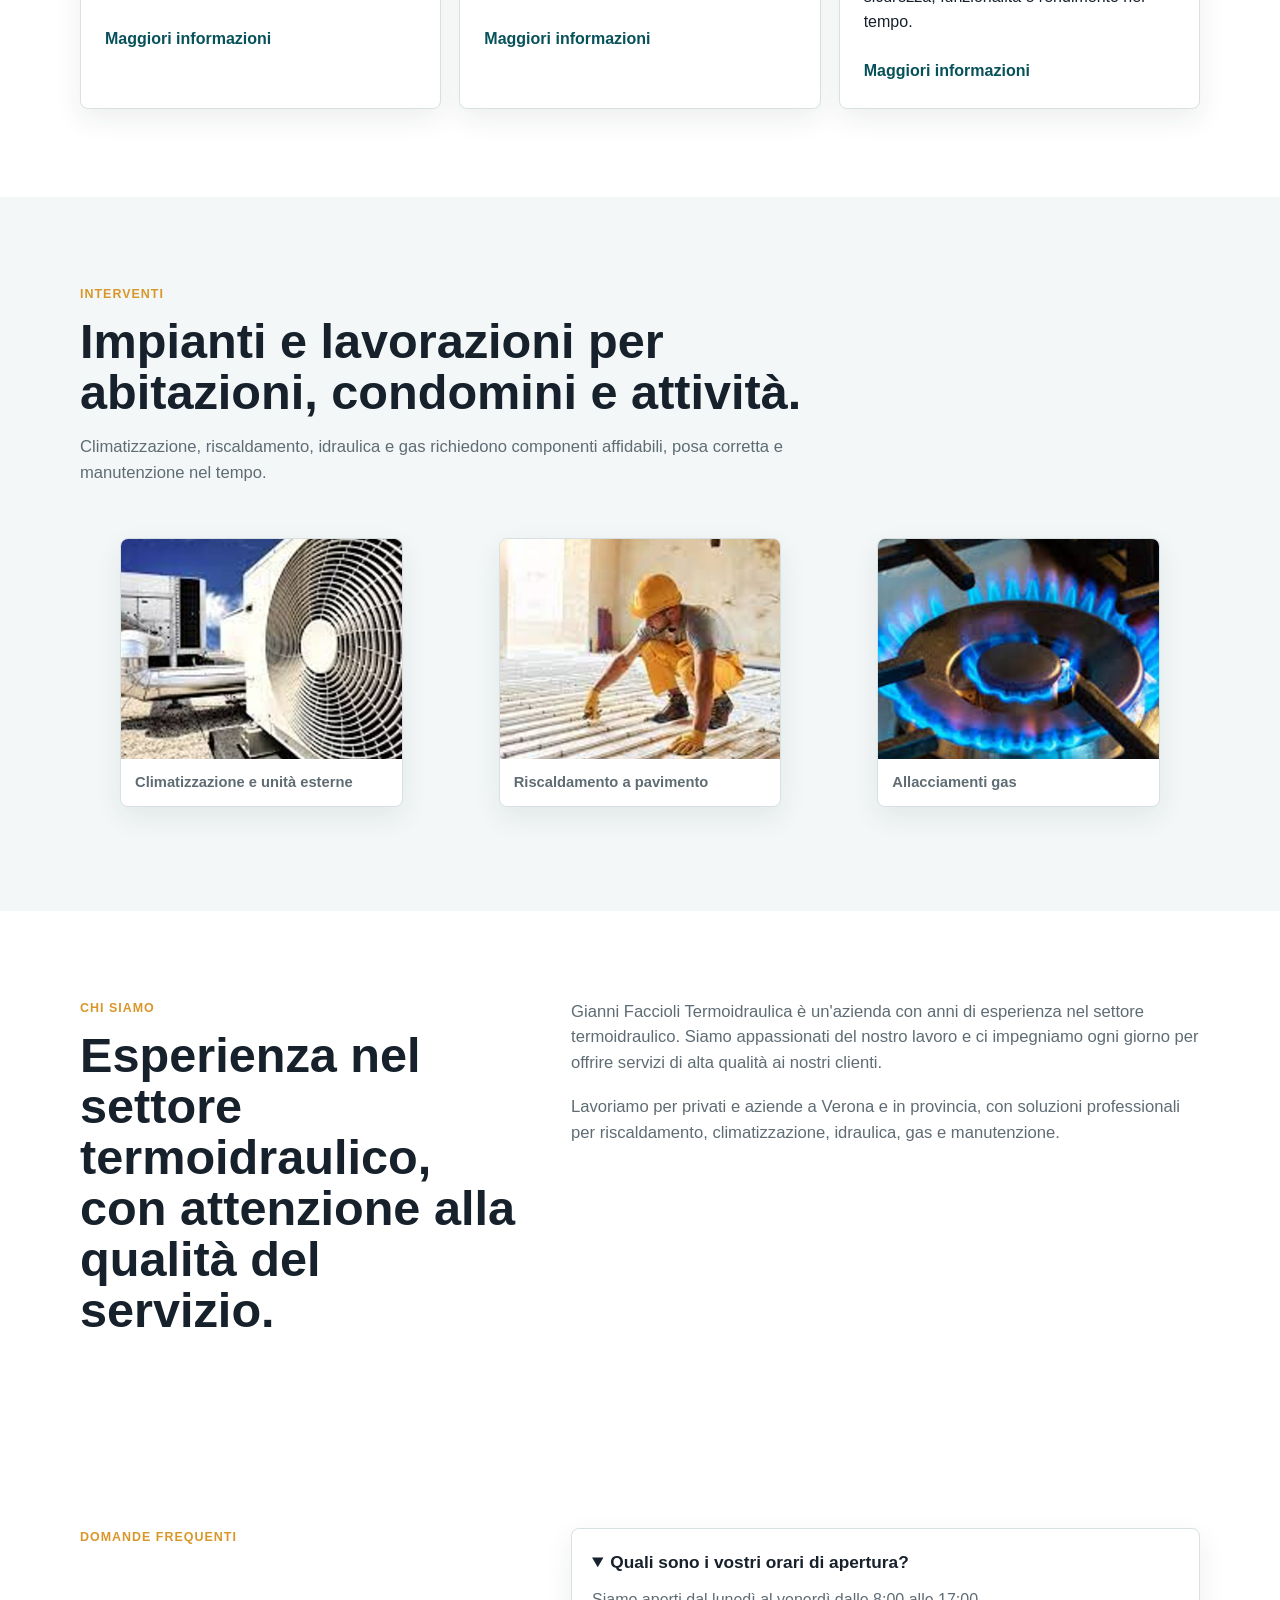
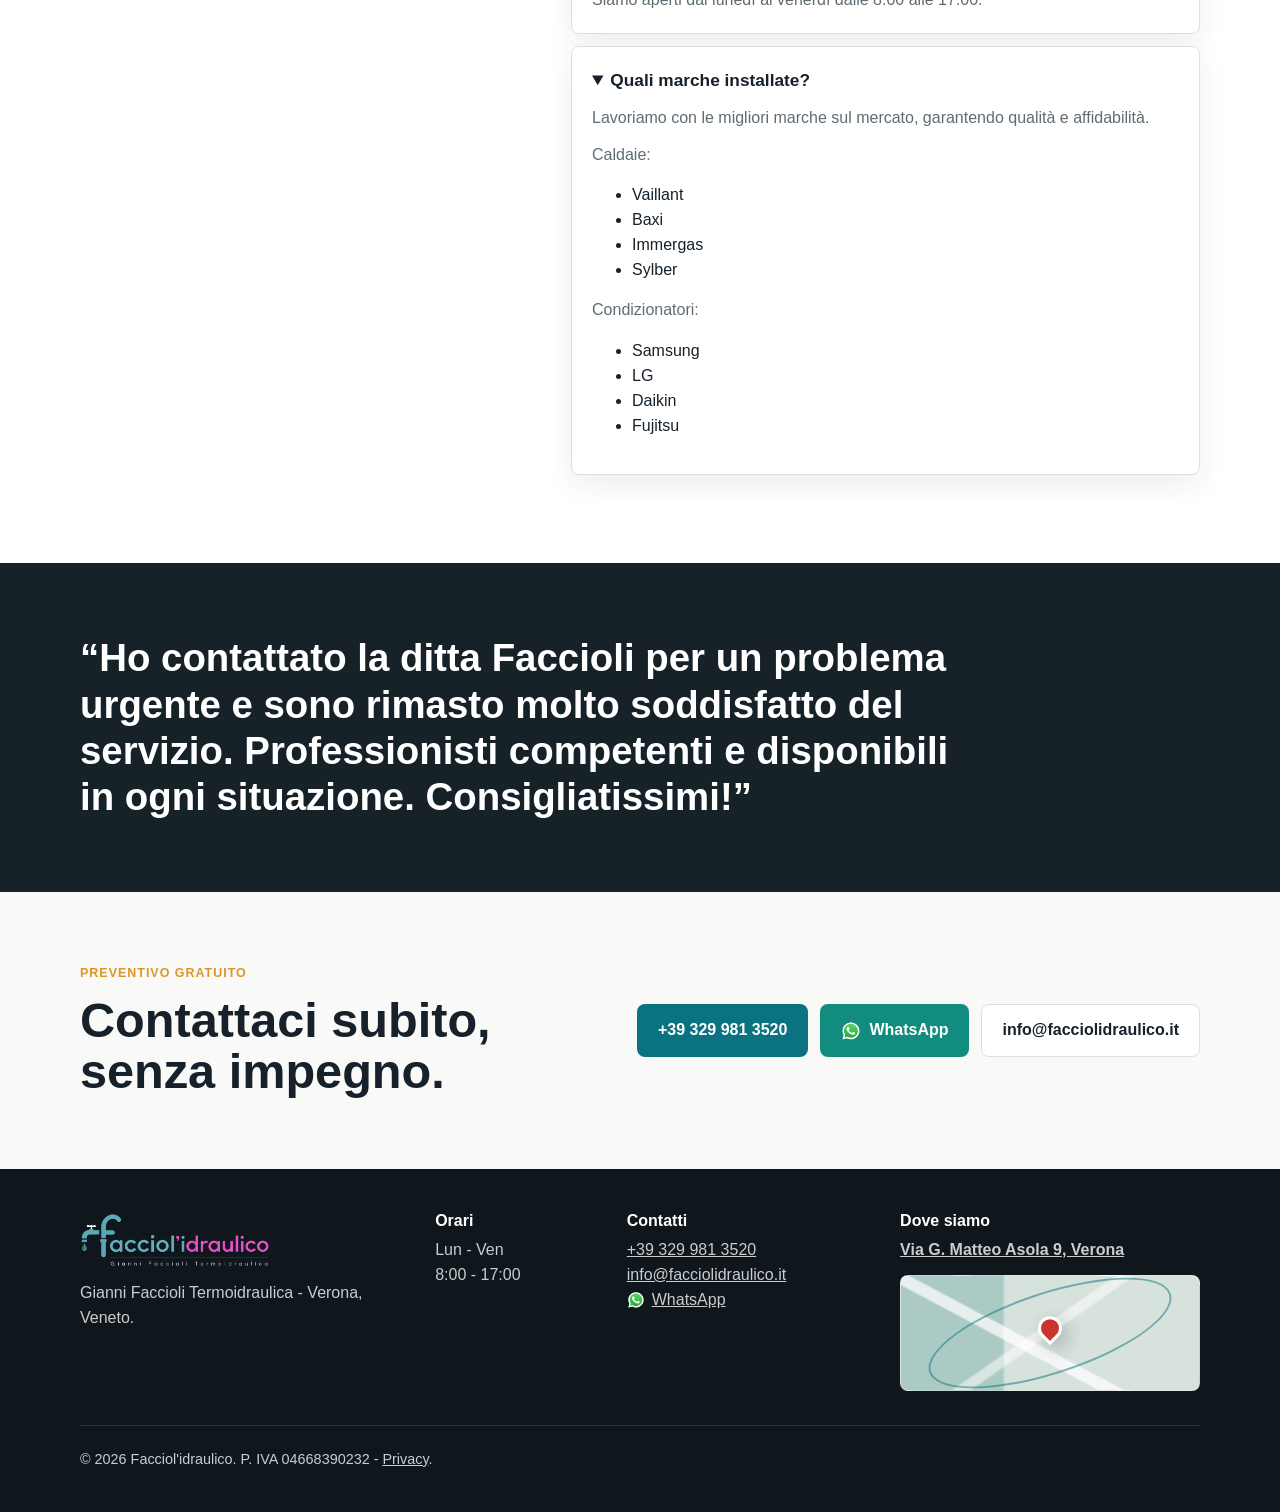
==== commit d47e5f9d: "optimized images, added privacy page, added P.IVA, fixed accents" ====
--- a/docs/index.html
+++ b/docs/index.html
@@ -27,7 +27,7 @@
           <a href="caldaie.html" data-nav-link>Caldaie</a>
           <a href="servizi.html" data-nav-link>Servizi</a>
           <a href="contatti.html" data-nav-link>Contatti</a>
-          <a class="nav-call" href="tel:+393299813520">329 981 3520</a>
+          <a class="nav-call" href="tel:+393299813520">+39 329 981 3520</a>
         </nav>
       </div>
     </header>
@@ -42,6 +42,7 @@
             <p class="lead">Gianni Faccioli Termoidraulica offre soluzioni professionali e affidabili per privati e aziende: installazione, manutenzione e sostituzioni con preventivi gratuiti e senza impegno.</p>
             <div class="hero-actions">
               <a class="button primary" href="tel:+393299813520">Chiama ora</a>
+              <a class="button whatsapp-button" href="https://wa.me/393299813520" target="_blank" rel="noreferrer"><img class="whatsapp-icon" src="assets/images/whatsapp-logo.svg" alt="" width="32" height="32">WhatsApp</a>
               <a class="button secondary" href="mailto:info@facciolidraulico.it">Scrivi una mail</a>
             </div>
           </div>
@@ -50,7 +51,7 @@
               <div><dt>Telefono</dt><dd><a href="tel:+393299813520">+39 329 981 3520</a></dd></div>
               <div><dt>Email</dt><dd><a href="mailto:info@facciolidraulico.it">info@facciolidraulico.it</a></dd></div>
               <div><dt>Orari</dt><dd>Lun - Ven, 8:00 - 17:00</dd></div>
-              <div><dt>Posizione</dt><dd>Via F. Bianchini 13, Verona</dd></div>
+              <div><dt>Posizione</dt><dd>Via G. Matteo Asola 9, Verona</dd></div>
             </dl>
           </aside>
         </div>
@@ -70,7 +71,7 @@
           <div class="section-head">
             <p class="eyebrow">Servizi</p>
             <h2>Soluzioni complete per impianti, comfort e manutenzione.</h2>
-            <p>Dalla scelta dell'impianto alla manutenzione periodica, ogni intervento viene valutato in base agli spazi, ai consumi e alle esigenze reali dell'abitazione o dell'attivita.</p>
+            <p>Dalla scelta dell'impianto alla manutenzione periodica, ogni intervento viene valutato in base agli spazi, ai consumi e alle esigenze reali dell'abitazione o dell'attivit&agrave;.</p>
           </div>
           <div class="service-grid">
             <article class="service-card">
@@ -82,7 +83,7 @@
               </div>
             </article>
             <article class="service-card">
-              <img src="assets/images/climatizzazione.jpg" alt="Unita interna di climatizzazione" width="800" height="1036" loading="lazy">
+              <img src="assets/images/climatizzazione.jpg" alt="Unit&agrave; interna di climatizzazione" width="800" height="1036" loading="lazy">
               <div>
                 <h3>Installazione climatizzatori</h3>
                 <p>Scelta del miglior impianto di condizionamento in base alle esigenze dell'abitazione.</p>
@@ -93,7 +94,7 @@
               <img src="assets/images/caldaia.jpg" alt="Caldaia a condensazione" width="800" height="908" loading="lazy">
               <div>
                 <h3>Installazione e manutenzione caldaie</h3>
-                <p>Manutenzione e sostituzione caldaie per sicurezza, funzionalita e rendimento nel tempo.</p>
+                <p>Manutenzione e sostituzione caldaie per sicurezza, funzionalit&agrave; e rendimento nel tempo.</p>
                 <a class="text-link" href="caldaie.html">Maggiori informazioni</a>
               </div>
             </article>
@@ -105,13 +106,13 @@
         <div class="container">
           <div class="section-head">
             <p class="eyebrow">Interventi</p>
-            <h2>Impianti e lavorazioni per abitazioni, condomini e attivita.</h2>
+            <h2>Impianti e lavorazioni per abitazioni, condomini e attivit&agrave;.</h2>
             <p>Climatizzazione, riscaldamento, idraulica e gas richiedono componenti affidabili, posa corretta e manutenzione nel tempo.</p>
           </div>
           <div class="image-grid">
             <figure class="image-tile">
-              <img src="assets/images/servizi-clima-1.jpg" alt="Unita esterna per climatizzazione" width="800" height="800" loading="lazy">
-              <figcaption>Climatizzazione e unita esterne</figcaption>
+              <img src="assets/images/servizi-clima-1.jpg" alt="Unit&agrave; esterna per climatizzazione" width="800" height="800" loading="lazy">
+              <figcaption>Climatizzazione e unit&agrave; esterne</figcaption>
             </figure>
             <figure class="image-tile">
               <img src="assets/images/servizi-riscaldamento-3.jpg" alt="Installazione riscaldamento a pavimento" width="800" height="800" loading="lazy">
@@ -129,7 +130,7 @@
         <div class="container two-col">
           <div>
             <p class="eyebrow">Chi siamo</p>
-            <h2>Esperienza nel settore termoidraulico, con attenzione alla qualita del servizio.</h2>
+            <h2>Esperienza nel settore termoidraulico, con attenzione alla qualit&agrave; del servizio.</h2>
           </div>
           <div class="rich-text">
             <p>Gianni Faccioli Termoidraulica &egrave; un'azienda con anni di esperienza nel settore termoidraulico. Siamo appassionati del nostro lavoro e ci impegniamo ogni giorno per offrire servizi di alta qualit&agrave; ai nostri clienti.</p>
@@ -142,16 +143,29 @@
         <div class="container two-col">
           <div>
             <p class="eyebrow">Domande frequenti</p>
-            <h2>Le informazioni essenziali gia in homepage.</h2>
           </div>
           <div class="faq-list">
             <details open>
               <summary>Quali sono i vostri orari di apertura?</summary>
-              <p>Siamo aperti dal lunedi al venerdi dalle 8:00 alle 17:00.</p>
+              <p>Siamo aperti dal luned&igrave; al venerd&igrave; dalle 8:00 alle 17:00.</p>
             </details>
-            <details>
-              <summary>Quali marche di caldaie installate?</summary>
-              <p>Lavoriamo con le migliori marche sul mercato, garantendo qualita e affidabilita.</p>
+            <details open>
+              <summary>Quali marche installate?</summary>
+              <p>Lavoriamo con le migliori marche sul mercato, garantendo qualit&agrave; e affidabilit&agrave;.</p>
+              <p>Caldaie:</p>
+              <ul>
+                <li>Vaillant</li>
+                <li>Baxi</li>
+                <li>Immergas</li>
+                <li>Sylber</li>
+              </ul>
+              <p>Condizionatori:</p>
+              <ul>
+                <li>Samsung</li>
+                <li>LG</li>
+                <li>Daikin</li>
+                <li>Fujitsu</li>
+              </ul>
             </details>
           </div>
         </div>
@@ -171,6 +185,7 @@
           </div>
           <div class="cta-actions">
             <a class="button primary" href="tel:+393299813520">+39 329 981 3520</a>
+            <a class="button whatsapp-button" href="https://wa.me/393299813520" target="_blank" rel="noreferrer"><img class="whatsapp-icon" src="assets/images/whatsapp-logo.svg" alt="" width="32" height="32">WhatsApp</a>
             <a class="button secondary-dark" href="mailto:info@facciolidraulico.it">info@facciolidraulico.it</a>
           </div>
         </div>
@@ -189,10 +204,15 @@
         </div>
         <div>
           <h2>Contatti</h2>
-          <p><a href="tel:+393299813520">+39 329 981 3520</a><br><a href="mailto:info@facciolidraulico.it">info@facciolidraulico.it</a></p>
+          <p><a href="tel:+393299813520">+39 329 981 3520</a><br><a href="mailto:info@facciolidraulico.it">info@facciolidraulico.it</a><br><a class="whatsapp-link" href="https://wa.me/393299813520" target="_blank" rel="noreferrer"><img class="whatsapp-icon" src="assets/images/whatsapp-logo.svg" alt="" width="32" height="32">WhatsApp</a></p>
+        </div>
+        <div>
+          <h2>Dove siamo</h2>
+          <p><a class="footer-address" href="https://www.google.com/maps/search/?api=1&query=Via%20G.%20Matteo%20Asola%209%2C%20Verona" target="_blank" rel="noreferrer">Via G. Matteo Asola 9, Verona</a></p>
+          <a class="footer-map" href="https://www.google.com/maps/search/?api=1&query=Via%20G.%20Matteo%20Asola%209%2C%20Verona" target="_blank" rel="noreferrer" aria-label="Apri la mappa di Via G. Matteo Asola 9, Verona"></a>
         </div>
       </div>
-      <p class="copyright">&copy; <span data-year></span> Facciol'idraulico.</p>
+      <p class="copyright">&copy; <span data-year></span> Facciol'idraulico. P. IVA 04668390232 - <a href="privacy.html">Privacy</a>.</p>
     </footer>
   </body>
 </html>
--- a/docs/assets/styles.css
+++ b/docs/assets/styles.css
@@ -254,6 +254,17 @@
   background: var(--teal-dark);
 }
 
+.button.whatsapp-button {
+  gap: 8px;
+  color: var(--paper);
+  background: #128c7e;
+}
+
+.button.whatsapp-button:hover,
+.button.whatsapp-button:focus-visible {
+  background: #0f766c;
+}
+
 .button.secondary {
   color: var(--paper);
   border-color: rgba(255, 255, 255, 0.5);
@@ -741,6 +752,10 @@
   background: rgba(255, 255, 255, 0.06);
 }
 
+.contact-cards .whatsapp-link {
+  display: block;
+}
+
 .contact-cards span,
 .contact-info span {
   display: block;
@@ -806,7 +821,7 @@
 
 .footer-grid {
   display: grid;
-  grid-template-columns: 1.4fr 0.7fr 0.9fr;
+  grid-template-columns: 1.2fr 0.6fr 0.9fr 1.1fr;
   gap: 28px;
 }
 
@@ -824,6 +839,75 @@
 
 .site-footer p {
   margin-bottom: 0;
+}
+
+.site-footer a:hover,
+.site-footer a:focus-visible {
+  color: var(--paper);
+}
+
+.whatsapp-link {
+  display: inline-flex;
+  align-items: center;
+  gap: 7px;
+}
+
+.whatsapp-icon,
+.site-footer .whatsapp-icon {
+  width: 18px;
+  height: 18px;
+  display: inline-block;
+  margin: 0;
+  flex: 0 0 auto;
+  vertical-align: text-bottom;
+}
+
+.button .whatsapp-icon {
+  width: 20px;
+  height: 20px;
+}
+
+.footer-address {
+  font-weight: 800;
+}
+
+.footer-map {
+  position: relative;
+  width: 100%;
+  height: 116px;
+  display: block;
+  overflow: hidden;
+  margin-top: 12px;
+  border: 1px solid rgba(255, 255, 255, 0.18);
+  border-radius: 8px;
+  background:
+    linear-gradient(28deg, transparent 0 38%, rgba(255, 255, 255, 0.72) 39% 43%, transparent 44%),
+    linear-gradient(145deg, transparent 0 46%, rgba(255, 255, 255, 0.52) 47% 50%, transparent 51%),
+    linear-gradient(90deg, rgba(15, 118, 108, 0.22) 0 34%, transparent 35%),
+    #d7e2dc;
+}
+
+.footer-map::before {
+  content: "";
+  position: absolute;
+  inset: 16px 22px;
+  border: 2px solid rgba(11, 114, 128, 0.5);
+  border-radius: 50%;
+  transform: rotate(-18deg);
+}
+
+.footer-map::after {
+  content: "";
+  position: absolute;
+  left: 50%;
+  top: 50%;
+  width: 18px;
+  height: 18px;
+  border: 3px solid var(--paper);
+  border-radius: 50% 50% 50% 0;
+  background: #c9342f;
+  box-shadow: 0 8px 18px rgba(15, 23, 29, 0.24);
+  transform: translate(-50%, -70%) rotate(-45deg);
 }
 
 .copyright {
@@ -832,6 +916,28 @@
   padding-top: 22px;
   border-top: 1px solid rgba(255, 255, 255, 0.12);
   font-size: 0.9rem;
+}
+
+.legal-page {
+  background: var(--wash);
+}
+
+.legal-text {
+  max-width: 860px;
+  padding: 28px;
+  border: 1px solid var(--line);
+  border-radius: 8px;
+  background: var(--paper);
+  box-shadow: 0 10px 28px rgba(23, 33, 43, 0.08);
+}
+
+.legal-text h2 {
+  margin-top: 28px;
+  font-size: 1.28rem;
+}
+
+.legal-text h2:first-child {
+  margin-top: 0;
 }
 
 @media (max-width: 1080px) {
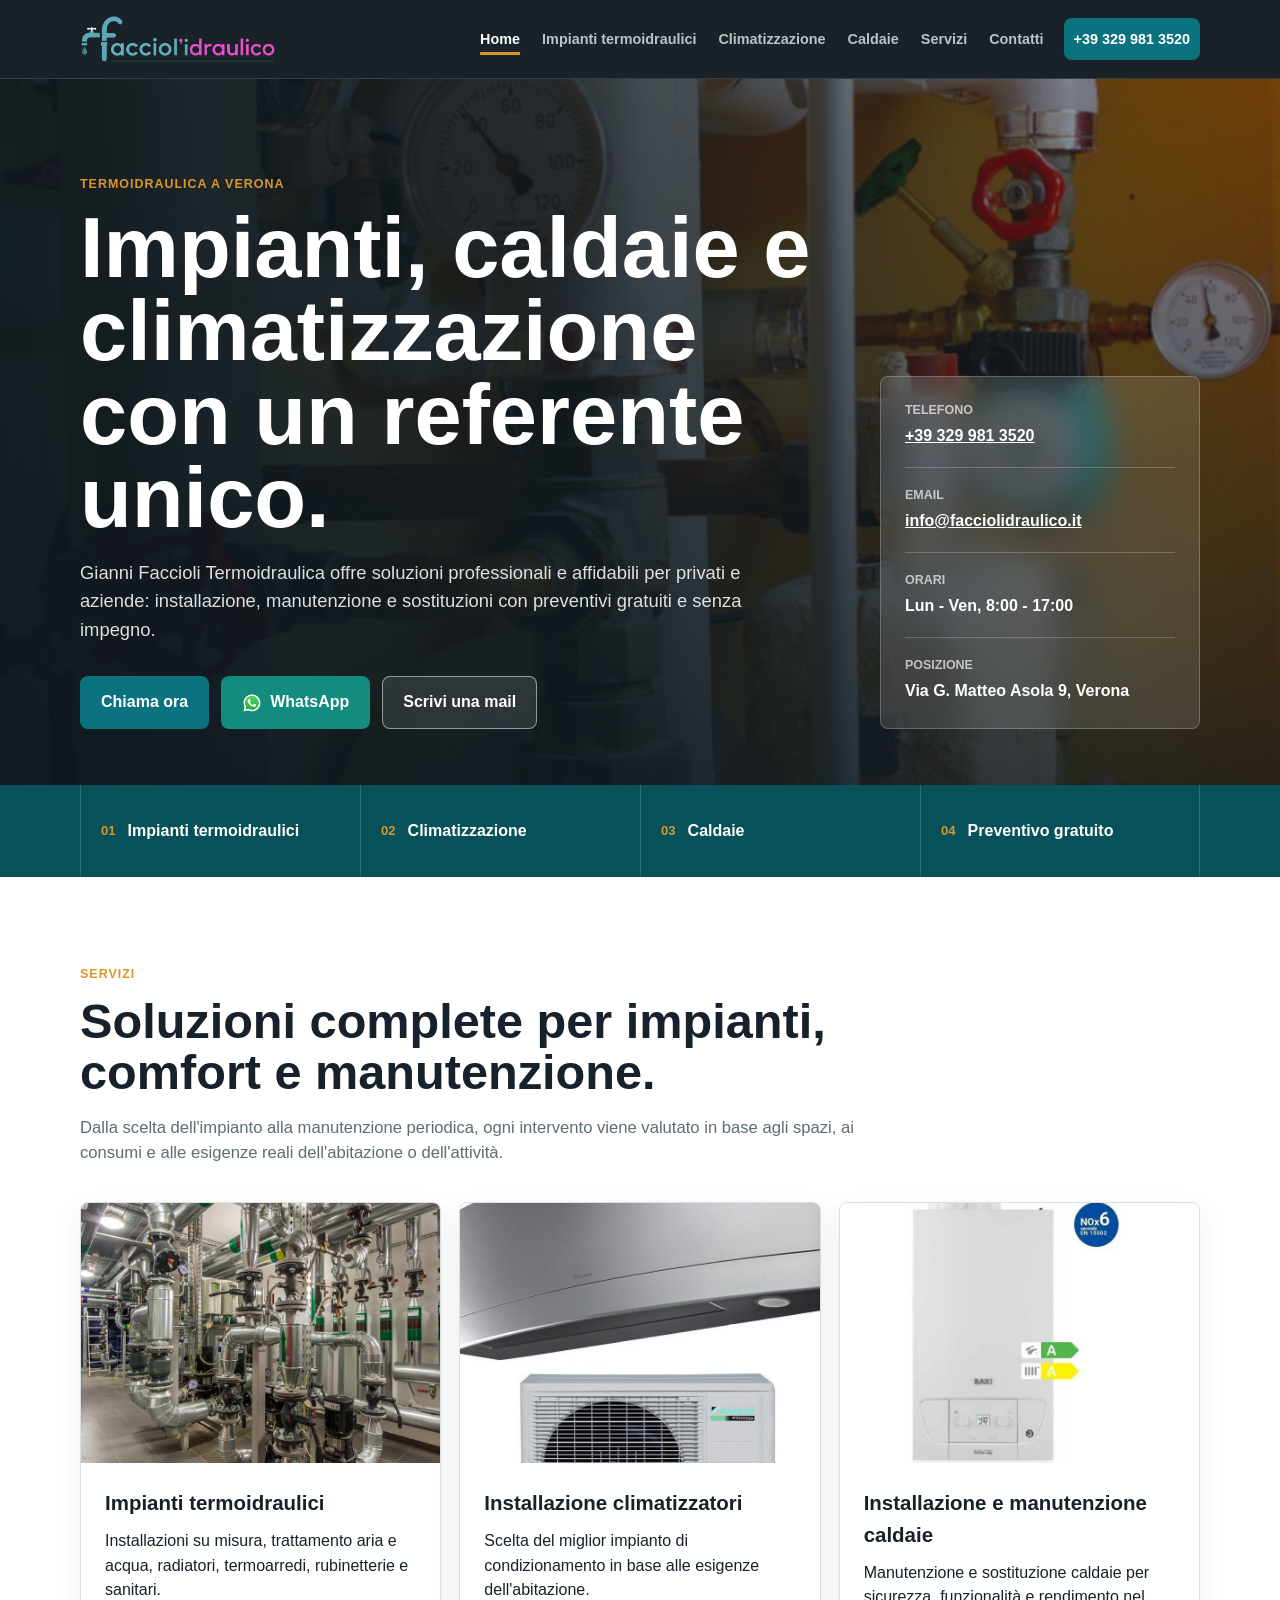
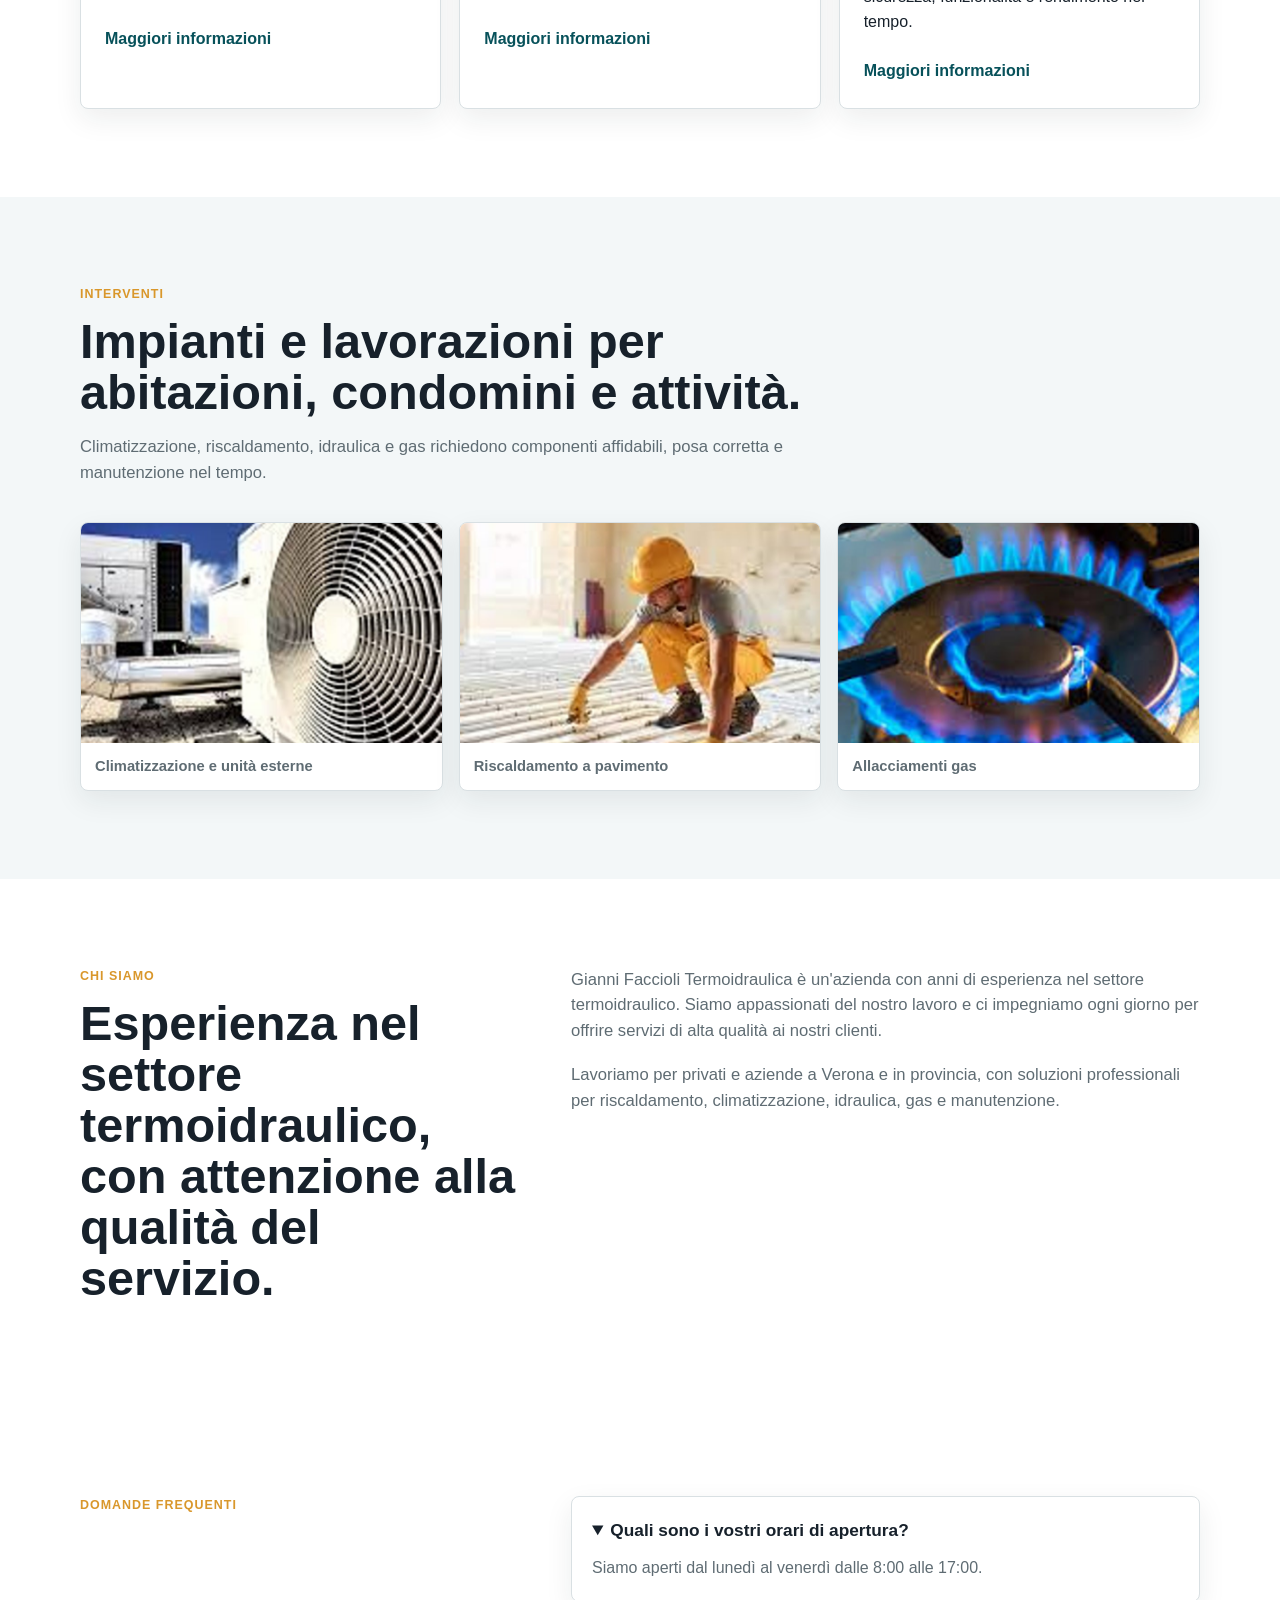
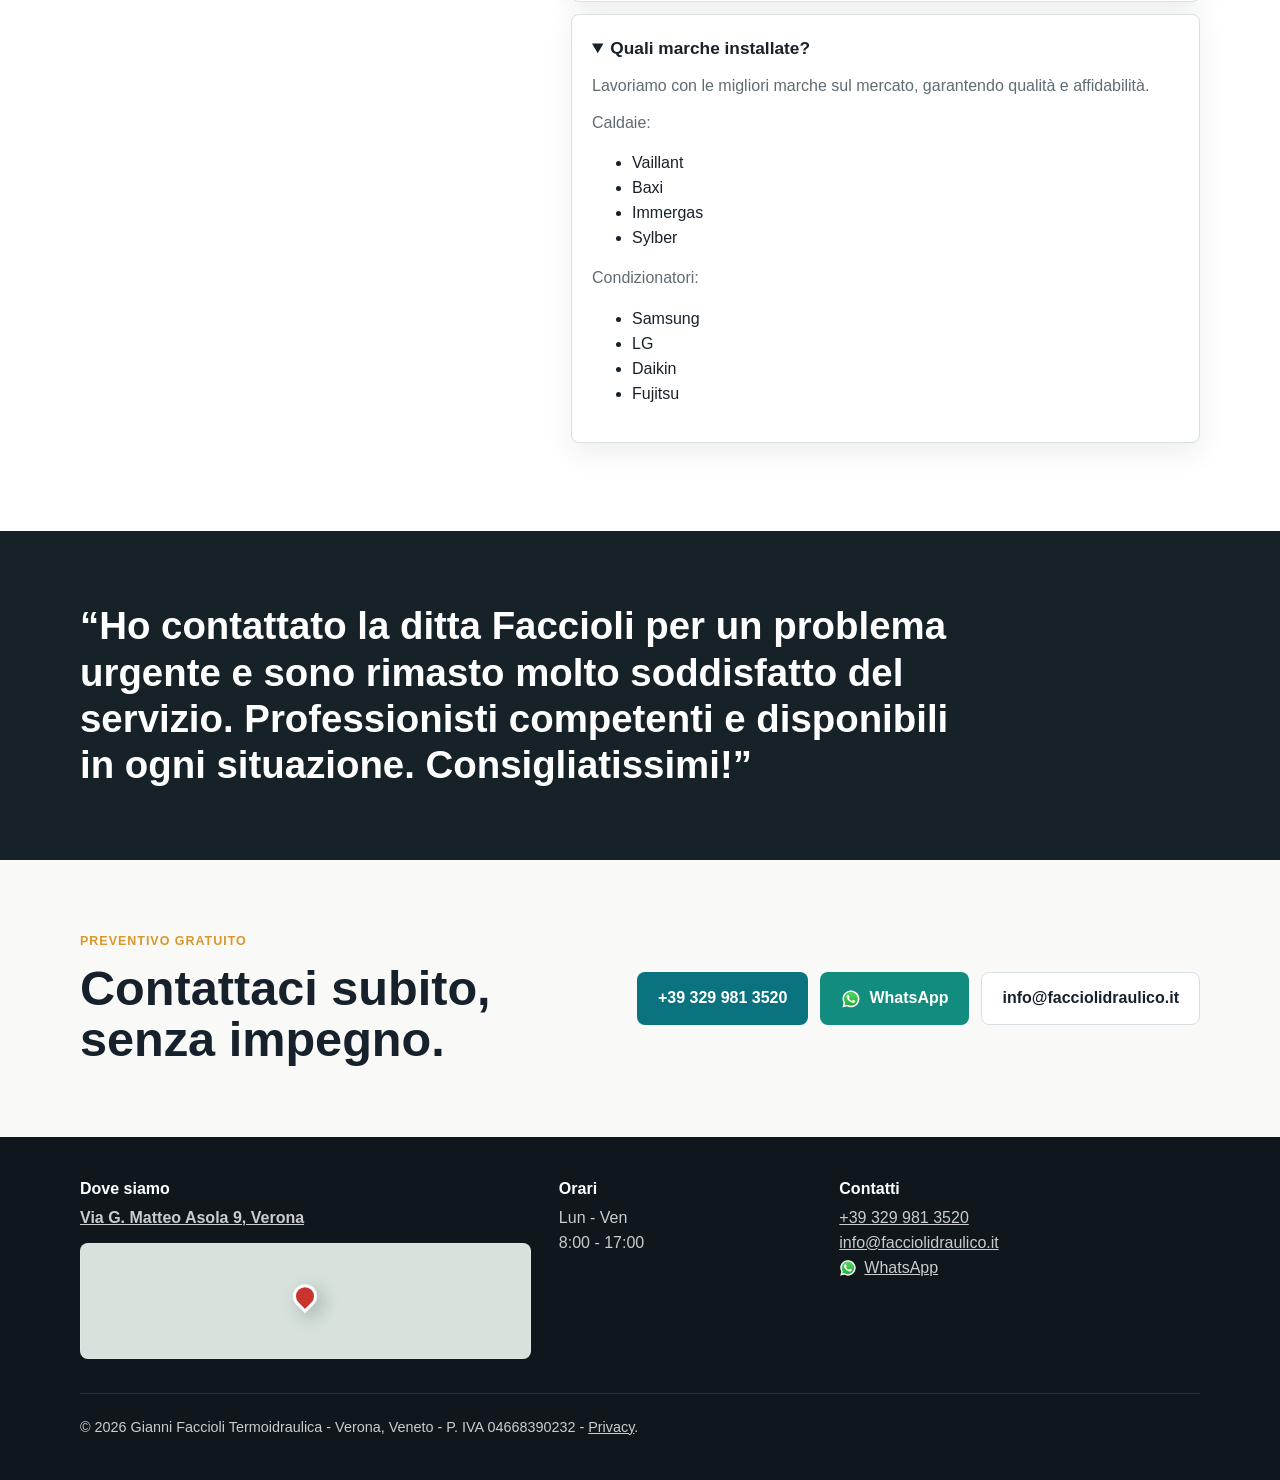
==== commit a38bfe76: "wip" ====
--- a/docs/index.html
+++ b/docs/index.html
@@ -195,8 +195,9 @@
     <footer class="site-footer">
       <div class="container footer-grid">
         <div>
-          <img src="assets/images/logo-new-alpha.png" alt="Facciol'idraulico" width="1489" height="421">
-          <p>Gianni Faccioli Termoidraulica - Verona, Veneto.</p>
+          <h2>Dove siamo</h2>
+          <p><a class="footer-address" href="https://www.google.com/maps/search/?api=1&query=Via%20G.%20Matteo%20Asola%209%2C%20Verona" target="_blank" rel="noreferrer">Via G. Matteo Asola 9, Verona</a></p>
+          <a class="footer-map" href="https://www.google.com/maps/search/?api=1&query=Via%20G.%20Matteo%20Asola%209%2C%20Verona" target="_blank" rel="noreferrer" aria-label="Apri la mappa di Via G. Matteo Asola 9, Verona"></a>
         </div>
         <div>
           <h2>Orari</h2>
@@ -206,13 +207,8 @@
           <h2>Contatti</h2>
           <p><a href="tel:+393299813520">+39 329 981 3520</a><br><a href="mailto:info@facciolidraulico.it">info@facciolidraulico.it</a><br><a class="whatsapp-link" href="https://wa.me/393299813520" target="_blank" rel="noreferrer"><img class="whatsapp-icon" src="assets/images/whatsapp-logo.svg" alt="" width="32" height="32">WhatsApp</a></p>
         </div>
-        <div>
-          <h2>Dove siamo</h2>
-          <p><a class="footer-address" href="https://www.google.com/maps/search/?api=1&query=Via%20G.%20Matteo%20Asola%209%2C%20Verona" target="_blank" rel="noreferrer">Via G. Matteo Asola 9, Verona</a></p>
-          <a class="footer-map" href="https://www.google.com/maps/search/?api=1&query=Via%20G.%20Matteo%20Asola%209%2C%20Verona" target="_blank" rel="noreferrer" aria-label="Apri la mappa di Via G. Matteo Asola 9, Verona"></a>
-        </div>
       </div>
-      <p class="copyright">&copy; <span data-year></span> Facciol'idraulico. P. IVA 04668390232 - <a href="privacy.html">Privacy</a>.</p>
+      <p class="copyright">&copy; <span data-year></span> Gianni Faccioli Termoidraulica - Verona, Veneto - P. IVA 04668390232 - <a href="privacy.html">Privacy</a>.</p>
     </footer>
   </body>
 </html>
--- a/docs/assets/styles.css
+++ b/docs/assets/styles.css
@@ -509,8 +509,13 @@
   align-items: start;
 }
 
+.content-grid > * {
+  min-width: 0;
+}
+
 .rich-text {
   max-width: 780px;
+  min-width: 0;
 }
 
 .rich-text h2 + p,
@@ -604,6 +609,7 @@
 }
 
 .image-tile {
+  margin: 0;
   overflow: hidden;
   border: 1px solid var(--line);
   border-radius: 8px;
@@ -632,6 +638,93 @@
   height: 180px;
   object-fit: cover;
   background: #f7f9fa;
+}
+
+.scroll-gallery-frame {
+  position: relative;
+  width: 100%;
+  max-width: 100%;
+  min-width: 0;
+  overflow: hidden;
+  margin: 18px 0 28px;
+  border-radius: 8px;
+}
+
+.gallery-arrow {
+  position: absolute;
+  z-index: 2;
+  top: 50%;
+  width: 38px;
+  height: 38px;
+  display: grid;
+  place-items: center;
+  border: 1px solid rgba(23, 33, 43, 0.14);
+  border-radius: 50%;
+  color: var(--ink);
+  font-size: 1.8rem;
+  line-height: 1;
+  cursor: pointer;
+  background: rgba(255, 255, 255, 0.86);
+  box-shadow: 0 10px 22px rgba(23, 33, 43, 0.16);
+  transform: translateY(-50%);
+}
+
+.gallery-arrow:hover,
+.gallery-arrow:focus-visible {
+  background: var(--paper);
+}
+
+.gallery-arrow:disabled {
+  opacity: 0.35;
+  cursor: default;
+}
+
+.gallery-arrow-prev {
+  left: 10px;
+}
+
+.gallery-arrow-next {
+  right: 10px;
+}
+
+.scroll-gallery {
+  width: 100%;
+  max-width: 100%;
+  min-width: 0;
+  display: flex;
+  gap: 14px;
+  overflow-x: auto;
+  overflow-y: hidden;
+  margin: 0;
+  padding: 16px;
+  border: 1px solid var(--line);
+  border-radius: 8px;
+  background: var(--wash);
+  scroll-snap-type: x proximity;
+  overscroll-behavior-inline: contain;
+  scrollbar-width: none;
+  -ms-overflow-style: none;
+  -webkit-overflow-scrolling: touch;
+}
+
+.scroll-gallery::-webkit-scrollbar {
+  display: none;
+}
+
+.scroll-gallery:focus-visible {
+  outline: 3px solid rgba(11, 114, 128, 0.22);
+  outline-offset: 3px;
+}
+
+.scroll-gallery .image-tile {
+  flex: 0 0 min(430px, calc(100% - 72px));
+  min-width: 0;
+  scroll-snap-align: start;
+}
+
+.scroll-gallery .image-tile img {
+  height: 300px;
+  object-fit: cover;
 }
 
 .inline-visual {
@@ -821,14 +914,8 @@
 
 .footer-grid {
   display: grid;
-  grid-template-columns: 1.2fr 0.6fr 0.9fr 1.1fr;
+  grid-template-columns: 1.25fr 0.7fr 1fr;
   gap: 28px;
-}
-
-.site-footer img {
-  width: 190px;
-  height: auto;
-  margin-bottom: 14px;
 }
 
 .site-footer h2 {
@@ -880,20 +967,10 @@
   margin-top: 12px;
   border: 1px solid rgba(255, 255, 255, 0.18);
   border-radius: 8px;
-  background:
-    linear-gradient(28deg, transparent 0 38%, rgba(255, 255, 255, 0.72) 39% 43%, transparent 44%),
-    linear-gradient(145deg, transparent 0 46%, rgba(255, 255, 255, 0.52) 47% 50%, transparent 51%),
-    linear-gradient(90deg, rgba(15, 118, 108, 0.22) 0 34%, transparent 35%),
-    #d7e2dc;
-}
-
-.footer-map::before {
-  content: "";
-  position: absolute;
-  inset: 16px 22px;
-  border: 2px solid rgba(11, 114, 128, 0.5);
-  border-radius: 50%;
-  transform: rotate(-18deg);
+  background-color: #d7e2dc;
+  background-image: url("https://api.mapbox.com/styles/v1/mapbox/streets-v12/static/11.0204463,45.4534855,15,0/640x232@2x?access_token=pk.eyJ1Ijoic2VyZ2lvbmFsaW4iLCJhIjoiY21xamtsZzVhMGV1azJzcXhhMWkzMmZoaiJ9.ePVwHEOfcwT7Fp8JxYmrUg");
+  background-position: center;
+  background-size: cover;
 }
 
 .footer-map::after {
@@ -952,6 +1029,10 @@
 }
 
 @media (max-width: 920px) {
+  body {
+    overflow-x: hidden;
+  }
+
   .container {
     width: min(100% - 28px, 720px);
   }
@@ -1186,6 +1267,36 @@
     height: 205px;
   }
 
+  .scroll-gallery {
+    display: flex;
+    gap: 12px;
+    padding: 12px;
+  }
+
+  .scroll-gallery .image-tile {
+    flex-basis: 100%;
+    max-width: 100%;
+  }
+
+  .scroll-gallery .image-tile img {
+    height: 240px;
+  }
+
+  .gallery-arrow {
+    width: 30px;
+    height: 30px;
+    font-size: 1.35rem;
+    opacity: 0.86;
+  }
+
+  .gallery-arrow-prev {
+    left: 6px;
+  }
+
+  .gallery-arrow-next {
+    right: 6px;
+  }
+
   .product-gallery .image-tile figcaption {
     padding: 10px;
     font-size: 0.84rem;
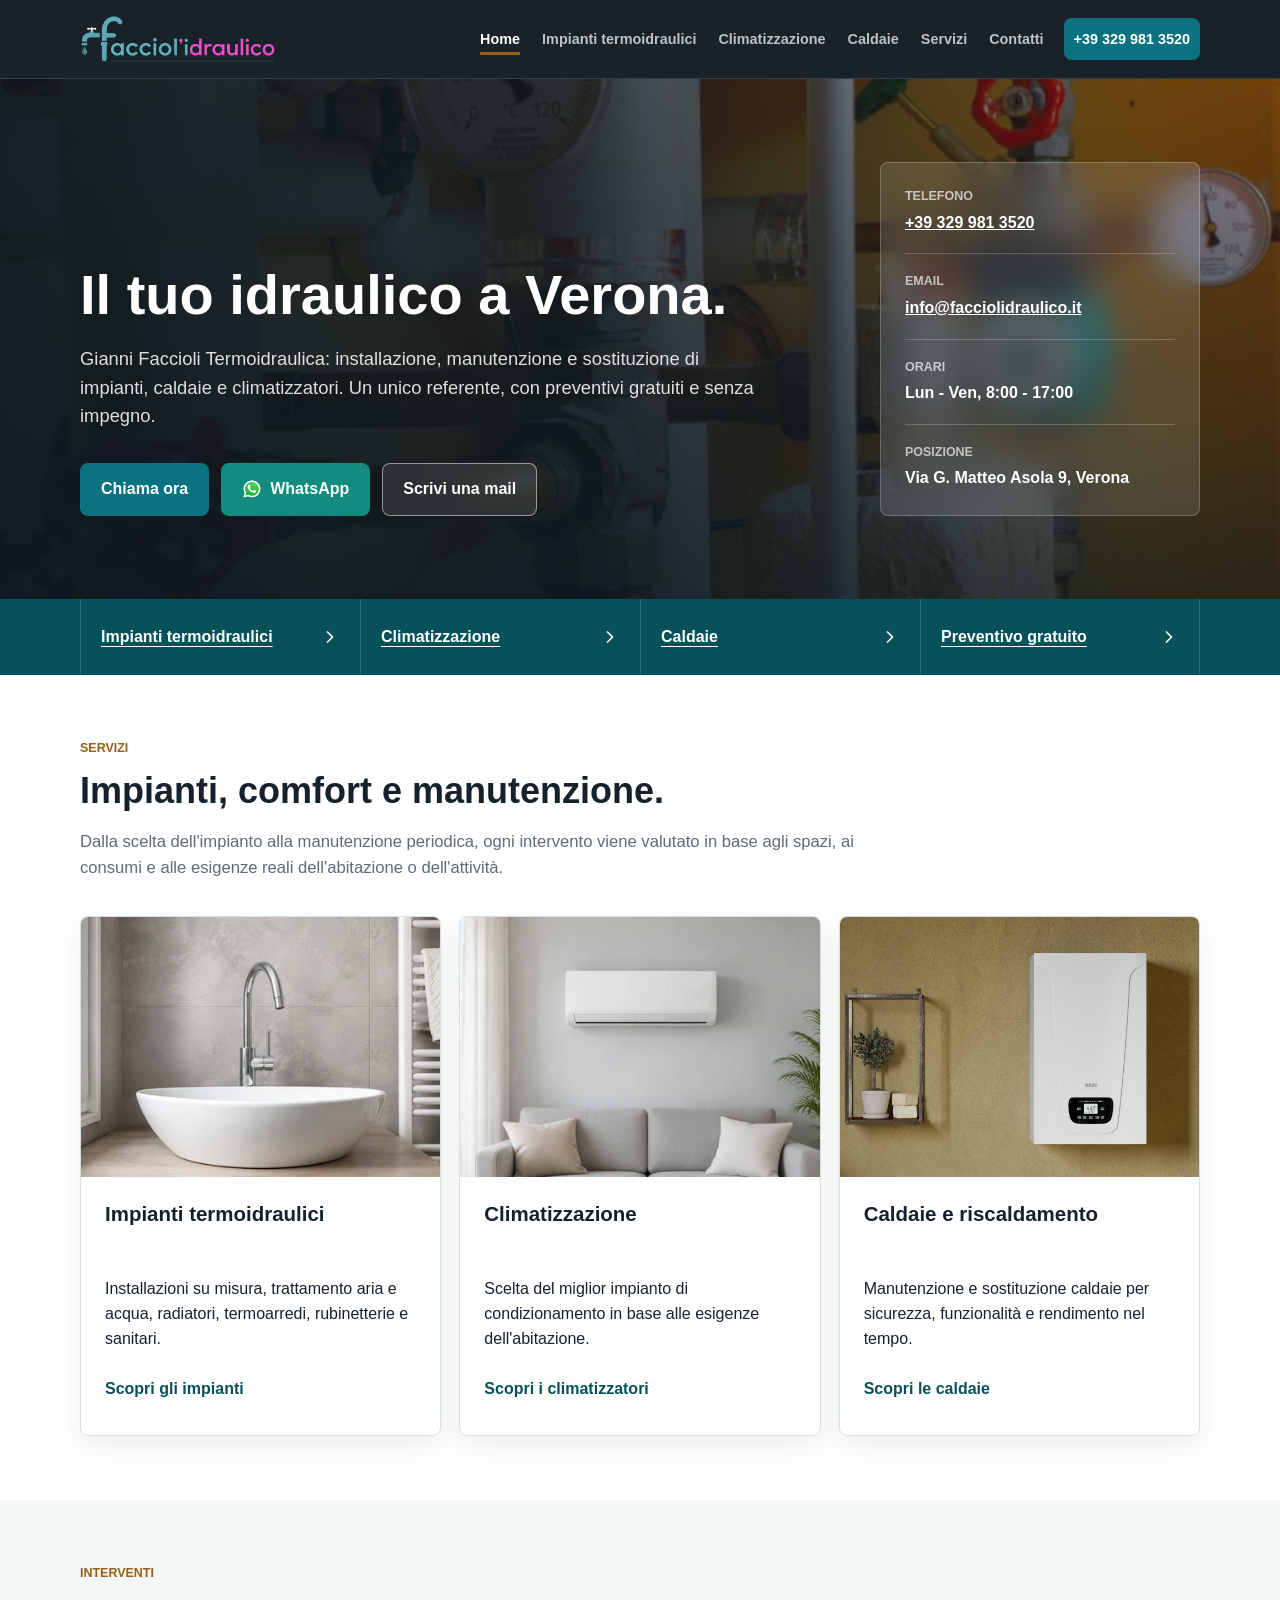
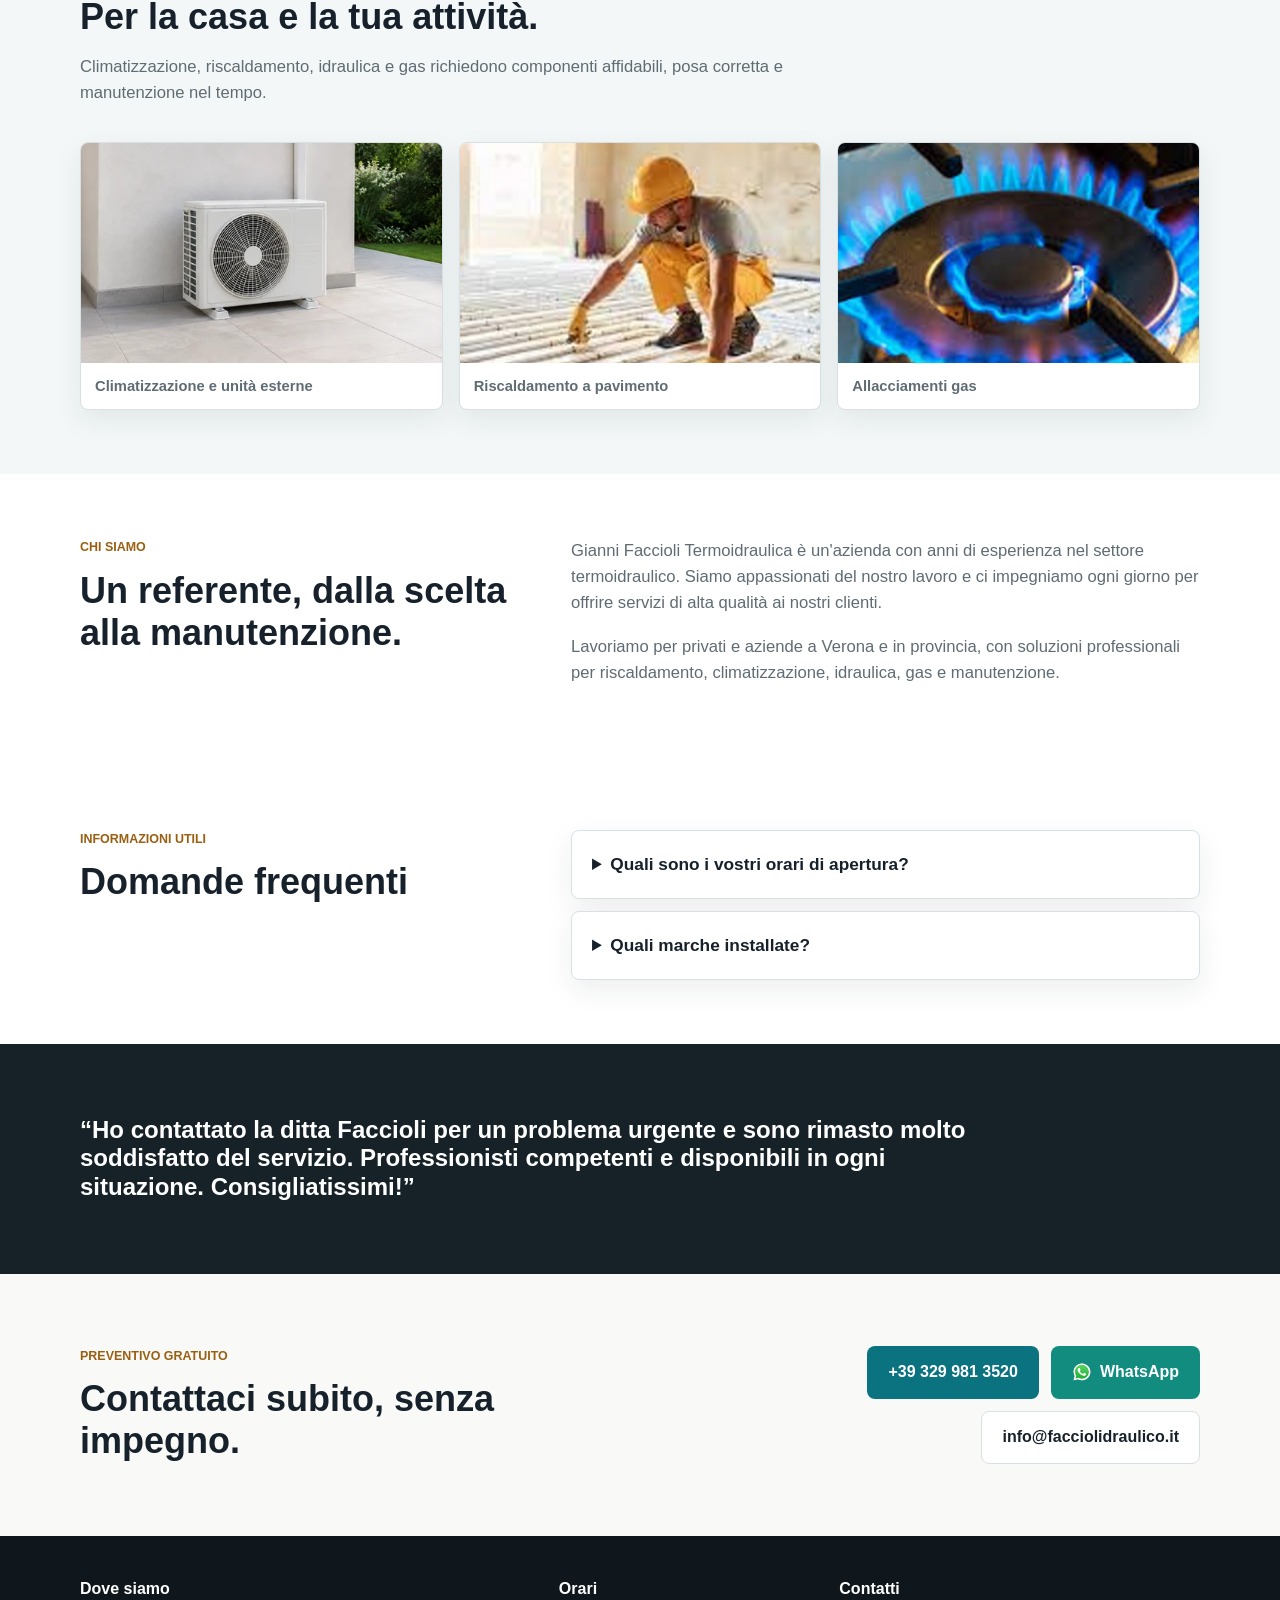
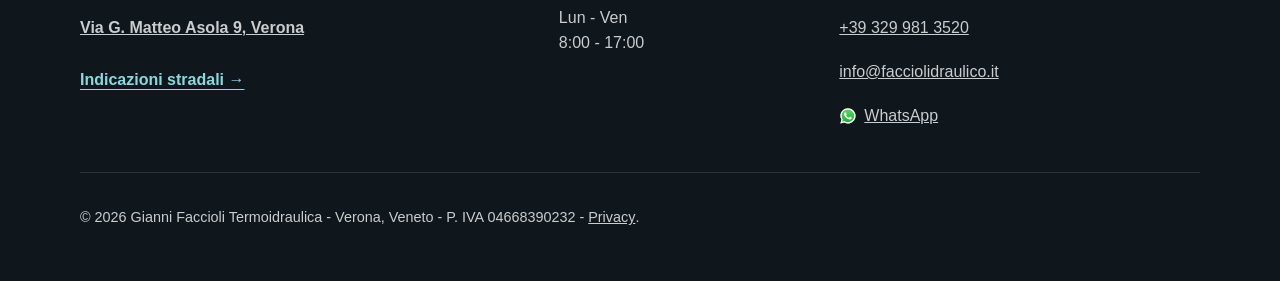
==== commit 10da5380: "many improvements" ====
--- a/docs/index.html
+++ b/docs/index.html
@@ -15,12 +15,13 @@
     <header class="site-header">
       <div class="container header-inner">
         <a class="brand" href="index.html" aria-label="Facciol'idraulico home">
-          <img src="assets/images/logo-new-alpha.png" alt="Facciol'idraulico" width="1489" height="421">
+          <img src="assets/images/logo-new-alpha.png" alt="Facciol'idraulico" width="1489" height="359">
         </a>
+        <a class="header-call" href="tel:+393299813520" aria-label="Chiama Gianni Faccioli">Chiama</a>
         <button class="nav-toggle" type="button" aria-expanded="false" aria-controls="site-nav" data-menu-toggle>
           <span></span><span></span><span></span><span class="sr-only">Menu</span>
         </button>
-        <nav class="site-nav" id="site-nav" data-nav>
+        <nav class="site-nav" id="site-nav" aria-label="Navigazione principale" data-nav>
           <a href="index.html" data-nav-link>Home</a>
           <a href="impianti-termoidraulici.html" data-nav-link>Impianti termoidraulici</a>
           <a href="impianti-di-climatizzazione.html" data-nav-link>Climatizzazione</a>
@@ -37,9 +38,8 @@
         <img class="hero-bg" src="assets/images/hero-tools.jpg" alt="" width="798" height="1200">
         <div class="container hero-grid">
           <div class="hero-copy">
-            <p class="eyebrow">Termoidraulica a Verona</p>
-            <h1>Impianti, caldaie e climatizzazione con un referente unico.</h1>
-            <p class="lead">Gianni Faccioli Termoidraulica offre soluzioni professionali e affidabili per privati e aziende: installazione, manutenzione e sostituzioni con preventivi gratuiti e senza impegno.</p>
+            <h1>Il tuo idraulico a Verona.</h1>
+            <p class="lead">Gianni Faccioli Termoidraulica: installazione, manutenzione e sostituzione di impianti, caldaie e climatizzatori. Un unico referente, con preventivi gratuiti e senza impegno.</p>
             <div class="hero-actions">
               <a class="button primary" href="tel:+393299813520">Chiama ora</a>
               <a class="button whatsapp-button" href="https://wa.me/393299813520" target="_blank" rel="noreferrer"><img class="whatsapp-icon" src="assets/images/whatsapp-logo.svg" alt="" width="32" height="32">WhatsApp</a>
@@ -59,10 +59,10 @@
 
       <section class="quick-strip" aria-label="Servizi principali">
         <div class="container quick-grid">
-          <a href="impianti-termoidraulici.html"><span>01</span> Impianti termoidraulici</a>
-          <a href="impianti-di-climatizzazione.html"><span>02</span> Climatizzazione</a>
-          <a href="caldaie.html"><span>03</span> Caldaie</a>
-          <a href="contatti.html"><span>04</span> Preventivo gratuito</a>
+          <a href="impianti-termoidraulici.html"><span>Impianti termoidraulici</span><svg width="20" height="20" viewBox="0 0 24 24" fill="none" stroke="currentColor" stroke-width="2" stroke-linecap="round" stroke-linejoin="round" aria-hidden="true" focusable="false"><path d="m9 18 6-6-6-6"></path></svg></a>
+          <a href="impianti-di-climatizzazione.html"><span>Climatizzazione</span><svg width="20" height="20" viewBox="0 0 24 24" fill="none" stroke="currentColor" stroke-width="2" stroke-linecap="round" stroke-linejoin="round" aria-hidden="true" focusable="false"><path d="m9 18 6-6-6-6"></path></svg></a>
+          <a href="caldaie.html"><span>Caldaie</span><svg width="20" height="20" viewBox="0 0 24 24" fill="none" stroke="currentColor" stroke-width="2" stroke-linecap="round" stroke-linejoin="round" aria-hidden="true" focusable="false"><path d="m9 18 6-6-6-6"></path></svg></a>
+          <a href="contatti.html"><span>Preventivo gratuito</span><svg width="20" height="20" viewBox="0 0 24 24" fill="none" stroke="currentColor" stroke-width="2" stroke-linecap="round" stroke-linejoin="round" aria-hidden="true" focusable="false"><path d="m9 18 6-6-6-6"></path></svg></a>
         </div>
       </section>
 
@@ -70,32 +70,32 @@
         <div class="container">
           <div class="section-head">
             <p class="eyebrow">Servizi</p>
-            <h2>Soluzioni complete per impianti, comfort e manutenzione.</h2>
+            <h2>Impianti, comfort e manutenzione.</h2>
             <p>Dalla scelta dell'impianto alla manutenzione periodica, ogni intervento viene valutato in base agli spazi, ai consumi e alle esigenze reali dell'abitazione o dell'attivit&agrave;.</p>
           </div>
           <div class="service-grid">
             <article class="service-card">
-              <img src="assets/images/impianti-termoidraulici.jpg" alt="Locale tecnico con impianto termoidraulico" width="800" height="808" loading="lazy">
+              <img src="assets/images/impianti-bagno.webp" srcset="assets/images/impianti-bagno-480.webp 480w, assets/images/impianti-bagno-960.webp 960w, assets/images/impianti-bagno.webp 1536w" sizes="(max-width: 560px) 96px, (max-width: 920px) calc(100vw - 32px), 360px" alt="Rubinetteria, lavabo e termoarredo in bagno" width="1536" height="1024" loading="lazy" decoding="async">
               <div>
                 <h3>Impianti termoidraulici</h3>
                 <p>Installazioni su misura, trattamento aria e acqua, radiatori, termoarredi, rubinetterie e sanitari.</p>
-                <a class="text-link" href="impianti-termoidraulici.html">Maggiori informazioni</a>
+                <a class="text-link" href="impianti-termoidraulici.html">Scopri gli impianti</a>
               </div>
             </article>
             <article class="service-card">
-              <img src="assets/images/climatizzazione.jpg" alt="Unit&agrave; interna di climatizzazione" width="800" height="1036" loading="lazy">
+              <img src="assets/images/climatizzazione-interni.webp" srcset="assets/images/climatizzazione-interni-480.webp 480w, assets/images/climatizzazione-interni-960.webp 960w, assets/images/climatizzazione-interni.webp 1536w" sizes="(max-width: 560px) 96px, (max-width: 920px) calc(100vw - 32px), 360px" alt="Climatizzatore a parete in soggiorno" width="1536" height="1024" loading="lazy" decoding="async">
               <div>
-                <h3>Installazione climatizzatori</h3>
+                <h3>Climatizzazione</h3>
                 <p>Scelta del miglior impianto di condizionamento in base alle esigenze dell'abitazione.</p>
-                <a class="text-link" href="impianti-di-climatizzazione.html">Maggiori informazioni</a>
+                <a class="text-link" href="impianti-di-climatizzazione.html">Scopri i climatizzatori</a>
               </div>
             </article>
             <article class="service-card">
-              <img src="assets/images/caldaia.jpg" alt="Caldaia a condensazione" width="800" height="908" loading="lazy">
+              <img class="boiler-photo" src="assets/images/caldaie-fotorama-3.jpg" alt="Caldaia murale installata in casa" width="1920" height="960" loading="lazy" decoding="async">
               <div>
-                <h3>Installazione e manutenzione caldaie</h3>
+                <h3>Caldaie e riscaldamento</h3>
                 <p>Manutenzione e sostituzione caldaie per sicurezza, funzionalit&agrave; e rendimento nel tempo.</p>
-                <a class="text-link" href="caldaie.html">Maggiori informazioni</a>
+                <a class="text-link" href="caldaie.html">Scopri le caldaie</a>
               </div>
             </article>
           </div>
@@ -106,20 +106,20 @@
         <div class="container">
           <div class="section-head">
             <p class="eyebrow">Interventi</p>
-            <h2>Impianti e lavorazioni per abitazioni, condomini e attivit&agrave;.</h2>
+            <h2>Per la casa e la tua attivit&agrave;.</h2>
             <p>Climatizzazione, riscaldamento, idraulica e gas richiedono componenti affidabili, posa corretta e manutenzione nel tempo.</p>
           </div>
           <div class="image-grid">
             <figure class="image-tile">
-              <img src="assets/images/servizi-clima-1.jpg" alt="Unit&agrave; esterna per climatizzazione" width="800" height="800" loading="lazy">
+              <img src="assets/images/climatizzazione-esterna.webp" srcset="assets/images/climatizzazione-esterna-480.webp 480w, assets/images/climatizzazione-esterna-960.webp 960w, assets/images/climatizzazione-esterna.webp 1536w" sizes="(max-width: 560px) calc(100vw - 32px), 360px" alt="Unit&agrave; esterna di un climatizzatore" width="1536" height="1024" loading="lazy" decoding="async">
               <figcaption>Climatizzazione e unit&agrave; esterne</figcaption>
             </figure>
             <figure class="image-tile">
-              <img src="assets/images/servizi-riscaldamento-3.jpg" alt="Installazione riscaldamento a pavimento" width="800" height="800" loading="lazy">
+              <img src="assets/images/servizi-riscaldamento-3.jpg" alt="Installazione riscaldamento a pavimento" width="800" height="800" loading="lazy" decoding="async">
               <figcaption>Riscaldamento a pavimento</figcaption>
             </figure>
             <figure class="image-tile">
-              <img src="assets/images/servizi-idraulica-4.jpg" alt="Fiamma gas piano cottura" width="800" height="800" loading="lazy">
+              <img src="assets/images/servizi-idraulica-4.jpg" alt="Fiamma gas piano cottura" width="800" height="800" loading="lazy" decoding="async">
               <figcaption>Allacciamenti gas</figcaption>
             </figure>
           </div>
@@ -130,7 +130,7 @@
         <div class="container two-col">
           <div>
             <p class="eyebrow">Chi siamo</p>
-            <h2>Esperienza nel settore termoidraulico, con attenzione alla qualit&agrave; del servizio.</h2>
+            <h2>Un referente, dalla scelta alla manutenzione.</h2>
           </div>
           <div class="rich-text">
             <p>Gianni Faccioli Termoidraulica &egrave; un'azienda con anni di esperienza nel settore termoidraulico. Siamo appassionati del nostro lavoro e ci impegniamo ogni giorno per offrire servizi di alta qualit&agrave; ai nostri clienti.</p>
@@ -142,16 +142,17 @@
       <section class="section">
         <div class="container two-col">
           <div>
-            <p class="eyebrow">Domande frequenti</p>
+            <p class="eyebrow">Informazioni utili</p>
+            <h2>Domande frequenti</h2>
           </div>
           <div class="faq-list">
-            <details open>
+            <details>
               <summary>Quali sono i vostri orari di apertura?</summary>
               <p>Siamo aperti dal luned&igrave; al venerd&igrave; dalle 8:00 alle 17:00.</p>
             </details>
-            <details open>
+            <details>
               <summary>Quali marche installate?</summary>
-              <p>Lavoriamo con le migliori marche sul mercato, garantendo qualit&agrave; e affidabilit&agrave;.</p>
+              <p>Proponiamo il marchio e il modello in base all'impianto e alle tue esigenze. Tra i marchi trattati:</p>
               <p>Caldaie:</p>
               <ul>
                 <li>Vaillant</li>
@@ -197,7 +198,7 @@
         <div>
           <h2>Dove siamo</h2>
           <p><a class="footer-address" href="https://www.google.com/maps/search/?api=1&query=Via%20G.%20Matteo%20Asola%209%2C%20Verona" target="_blank" rel="noreferrer">Via G. Matteo Asola 9, Verona</a></p>
-          <a class="footer-map" href="https://www.google.com/maps/search/?api=1&query=Via%20G.%20Matteo%20Asola%209%2C%20Verona" target="_blank" rel="noreferrer" aria-label="Apri la mappa di Via G. Matteo Asola 9, Verona"></a>
+          <a class="footer-map" href="https://www.google.com/maps/search/?api=1&query=Via%20G.%20Matteo%20Asola%209%2C%20Verona" target="_blank" rel="noreferrer" aria-label="Apri la mappa di Via G. Matteo Asola 9, Verona">Indicazioni stradali &rarr;</a>
         </div>
         <div>
           <h2>Orari</h2>
--- a/docs/assets/styles.css
+++ b/docs/assets/styles.css
@@ -8,7 +8,7 @@
   --night-2: #162128;
   --teal: #0b7280;
   --teal-dark: #07515a;
-  --gold: #d9972b;
+  --gold: #996013;
   --green: #4f6f52;
   --shadow: 0 18px 45px rgba(23, 33, 43, 0.14);
 }
@@ -36,11 +36,34 @@
 img {
   display: block;
   max-width: 100%;
-}
+  height: auto;
+}
+
+[hidden] { display: none !important; }
+.header-call { display: none; }
 
 a {
   color: inherit;
 }
+
+:focus-visible {
+  outline: 3px solid #ca7922;
+  outline-offset: 4px;
+}
+
+button, input, textarea {
+  font: inherit;
+}
+
+main, .container > *, .cta-grid > * {
+  min-width: 0;
+}
+
+h1, h2, h3, p, a, dd, figcaption {
+  overflow-wrap: anywhere;
+}
+
+[id] { scroll-margin-top: 90px; }
 
 .container {
   width: min(1120px, calc(100% - 40px));
@@ -141,7 +164,7 @@
 
 .hero {
   position: relative;
-  min-height: 680px;
+  min-height: 520px;
   display: grid;
   align-items: center;
   isolation: isolate;
@@ -175,7 +198,7 @@
   grid-template-columns: minmax(0, 1fr) 320px;
   gap: 48px;
   align-items: end;
-  padding: 96px 0 56px;
+  padding: 64px 0;
 }
 
 .hero-copy {
@@ -187,7 +210,7 @@
   color: var(--gold);
   font-size: 0.78rem;
   font-weight: 900;
-  letter-spacing: 0.08em;
+  letter-spacing: 0;
   text-transform: uppercase;
 }
 
@@ -201,16 +224,16 @@
 h1 {
   margin-bottom: 20px;
   max-width: 780px;
-  font-size: clamp(2.6rem, 7vw, 5.3rem);
-  line-height: 0.98;
+  font-size: 3.5rem;
+  line-height: 1.08;
   font-weight: 900;
   overflow-wrap: break-word;
 }
 
 h2 {
   margin-bottom: 16px;
-  font-size: clamp(1.8rem, 3.8vw, 3.25rem);
-  line-height: 1.05;
+  font-size: 2.25rem;
+  line-height: 1.18;
 }
 
 h3 {
@@ -318,15 +341,24 @@
 }
 
 .quick-grid a {
-  min-height: 92px;
+  min-height: 76px;
   display: flex;
   align-items: center;
-  gap: 12px;
+  justify-content: space-between;
+  gap: 8px;
   padding: 18px 20px;
   color: var(--paper);
   border-left: 1px solid rgba(255, 255, 255, 0.16);
   font-weight: 900;
-  text-decoration: none;
+  text-decoration: underline;
+  text-underline-offset: 4px;
+  text-decoration-thickness: 1px;
+}
+
+.quick-grid a:hover,
+.quick-grid a:focus-visible {
+  background: rgba(255, 255, 255, 0.1);
+  text-decoration-thickness: 2px;
 }
 
 .quick-grid a:last-child {
@@ -334,13 +366,18 @@
 }
 
 .quick-grid span {
-  color: var(--gold);
-  font-size: 0.82rem;
+  min-width: 0;
+  overflow-wrap: normal;
+}
+
+.quick-grid svg {
+  flex: 0 0 20px;
+  display: block;
 }
 
 .section,
 .contact-section {
-  padding: 88px 0;
+  padding: 64px 0;
 }
 
 .muted {
@@ -378,19 +415,29 @@
 }
 
 .service-card {
+  display: flex;
+  flex-direction: column;
   overflow: hidden;
 }
 
 .service-card img {
   width: 100%;
   height: 260px;
-  aspect-ratio: 4 / 3;
   object-fit: cover;
 }
 
 .service-card div {
+  flex: 1;
+  display: flex;
+  flex-direction: column;
   padding: 24px;
 }
+
+.service-card .text-link { margin-top: auto; }
+.service-card h3 { min-height: 3.2em; line-height: 1.3; }
+.service-card img { object-position: center; }
+.home-services .boiler-photo { object-position: 88% center; }
+.maintenance-photo { object-position: 30% center; }
 
 .text-link {
   display: inline-flex;
@@ -398,6 +445,8 @@
   color: var(--teal-dark);
   font-weight: 900;
   text-decoration: none;
+  min-height: 44px;
+  align-items: center;
 }
 
 .text-link:hover,
@@ -443,7 +492,7 @@
 .testimonial-band blockquote {
   max-width: 900px;
   margin: 0;
-  font-size: clamp(1.55rem, 3vw, 2.4rem);
+  font-size: 1.5rem;
   line-height: 1.2;
   font-weight: 800;
 }
@@ -455,7 +504,7 @@
 
 .cta-grid {
   display: grid;
-  grid-template-columns: 1fr auto;
+  grid-template-columns: minmax(0, 1fr) minmax(0, 1fr);
   gap: 30px;
   align-items: center;
 }
@@ -472,7 +521,7 @@
 }
 
 .page-hero {
-  padding: 78px 0;
+  padding: 48px 0;
   color: var(--paper);
   background:
     linear-gradient(115deg, rgba(16, 25, 32, 0.96), rgba(16, 25, 32, 0.88)),
@@ -480,26 +529,33 @@
 }
 
 .page-hero.compact {
-  padding: 86px 0;
+  padding: 48px 0;
 }
 
 .page-hero-grid {
   display: grid;
-  grid-template-columns: minmax(0, 1fr) 420px;
+  grid-template-columns: minmax(0, 1fr) 360px;
   gap: 52px;
   align-items: center;
 }
 
 .page-hero h1 {
-  font-size: clamp(2.25rem, 5vw, 4.35rem);
+  font-size: 3rem;
 }
 
 .page-hero img {
   width: 100%;
-  height: 390px;
+  height: 240px;
   border-radius: 8px;
+  object-fit: contain;
+  box-shadow: var(--shadow);
+}
+
+.page-hero .scene-photo {
+  height: auto;
+  max-width: 480px;
+  aspect-ratio: 3 / 2;
   object-fit: cover;
-  box-shadow: var(--shadow);
 }
 
 .content-grid {
@@ -517,6 +573,9 @@
   max-width: 780px;
   min-width: 0;
 }
+
+.rich-text h2 { font-size: 1.75rem; }
+.rich-text h3 { margin-top: 28px; }
 
 .rich-text h2 + p,
 .rich-text p + p,
@@ -584,21 +643,30 @@
   display: grid;
   grid-template-columns: 300px minmax(0, 1fr);
   overflow: hidden;
-}
-
-.wide-card img {
+  border: 0;
+  border-top: 1px solid var(--line);
+  border-radius: 0;
+  box-shadow: none;
+  padding-top: 28px;
+  align-items: start;
+}
+
+.wide-card > img {
   width: 100%;
-  height: 100%;
-  min-height: 260px;
+  max-width: 480px;
+  height: auto;
+  aspect-ratio: 3 / 2;
   object-fit: cover;
-}
-
-.wide-card div {
-  padding: 30px;
+  border-radius: 8px;
+  background: var(--wash);
+}
+
+.wide-card > div {
+  padding: 0 0 0 30px;
 }
 
 .wide-card h2 {
-  font-size: clamp(1.45rem, 3vw, 2.25rem);
+  font-size: 1.75rem;
 }
 
 .image-grid {
@@ -632,12 +700,18 @@
 
 .product-gallery {
   margin: 18px 0 28px;
+  grid-template-columns: repeat(2, minmax(0, 1fr));
 }
 
 .product-gallery .image-tile img {
-  height: 180px;
+  height: auto;
+  aspect-ratio: 4 / 3;
+  object-fit: contain;
+  background: #f7f9fa;
+}
+
+.clima-products .image-tile img {
   object-fit: cover;
-  background: #f7f9fa;
 }
 
 .scroll-gallery-frame {
@@ -645,7 +719,7 @@
   width: 100%;
   max-width: 100%;
   min-width: 0;
-  overflow: hidden;
+  padding-bottom: 52px;
   margin: 18px 0 28px;
   border-radius: 8px;
 }
@@ -653,20 +727,25 @@
 .gallery-arrow {
   position: absolute;
   z-index: 2;
-  top: 50%;
-  width: 38px;
-  height: 38px;
+  bottom: 0;
+  width: 44px;
+  height: 44px;
   display: grid;
   place-items: center;
+  padding: 0;
   border: 1px solid rgba(23, 33, 43, 0.14);
   border-radius: 50%;
   color: var(--ink);
-  font-size: 1.8rem;
   line-height: 1;
   cursor: pointer;
   background: rgba(255, 255, 255, 0.86);
   box-shadow: 0 10px 22px rgba(23, 33, 43, 0.16);
-  transform: translateY(-50%);
+}
+
+.gallery-arrow svg {
+  display: block;
+  width: 20px;
+  height: 20px;
 }
 
 .gallery-arrow:hover,
@@ -680,11 +759,11 @@
 }
 
 .gallery-arrow-prev {
-  left: 10px;
+  right: 56px;
 }
 
 .gallery-arrow-next {
-  right: 10px;
+  right: 0;
 }
 
 .scroll-gallery {
@@ -696,20 +775,14 @@
   overflow-x: auto;
   overflow-y: hidden;
   margin: 0;
-  padding: 16px;
-  border: 1px solid var(--line);
-  border-radius: 8px;
-  background: var(--wash);
-  scroll-snap-type: x proximity;
+  padding: 0 0 8px;
+  scroll-snap-type: x mandatory;
   overscroll-behavior-inline: contain;
-  scrollbar-width: none;
-  -ms-overflow-style: none;
+  scrollbar-width: thin;
+  scrollbar-color: var(--teal) var(--wash);
   -webkit-overflow-scrolling: touch;
 }
 
-.scroll-gallery::-webkit-scrollbar {
-  display: none;
-}
 
 .scroll-gallery:focus-visible {
   outline: 3px solid rgba(11, 114, 128, 0.22);
@@ -717,14 +790,23 @@
 }
 
 .scroll-gallery .image-tile {
-  flex: 0 0 min(430px, calc(100% - 72px));
+  flex: 0 0 min(430px, 88%);
   min-width: 0;
   scroll-snap-align: start;
 }
 
 .scroll-gallery .image-tile img {
-  height: 300px;
+  height: auto;
+  aspect-ratio: 3 / 2;
   object-fit: cover;
+}
+
+.gallery-position {
+  position: absolute;
+  left: 0;
+  bottom: 10px;
+  color: var(--muted);
+  font-size: 0.94rem;
 }
 
 .inline-visual {
@@ -738,7 +820,7 @@
 
 .inline-visual img {
   width: 100%;
-  max-height: 360px;
+  height: auto;
   object-fit: contain;
   background: #f7f9fa;
 }
@@ -753,9 +835,7 @@
 
 .brand-strip {
   margin: 28px 0;
-  padding: 16px;
-  border: 1px solid var(--line);
-  border-radius: 8px;
+  padding: 0;
   background: var(--paper);
 }
 
@@ -774,10 +854,38 @@
 
 .mini-gallery img {
   width: 100%;
+  height: auto;
+  min-height: 0;
   aspect-ratio: 1 / 1;
   border-radius: 8px;
   object-fit: cover;
 }
+
+.image-link {
+  display: block;
+  min-width: 0;
+  cursor: zoom-in;
+}
+
+.image-dialog {
+  width: min(1000px, calc(100% - 32px));
+  max-height: calc(100dvh - 32px);
+  padding: 16px;
+  border: 0;
+  border-radius: 8px;
+  color: var(--ink);
+  background: var(--paper);
+}
+
+.image-dialog::backdrop { background: rgba(10, 15, 18, 0.8); }
+body:has(.image-dialog[open]) { overflow: hidden; }
+.image-dialog form { display: flex; justify-content: flex-end; margin-bottom: 12px; }
+.image-dialog .button { width: auto; }
+.image-dialog img { width: 100%; height: min(68dvh, 720px); object-fit: contain; }
+.image-dialog p { margin: 12px 0 0; }
+
+.brand-strip p { margin: 0; color: var(--muted); font-size: 0.94rem; }
+.brand-strip strong { color: var(--ink); }
 
 .payment-card {
   display: grid;
@@ -820,7 +928,7 @@
 }
 
 .contact-copy h1 {
-  font-size: clamp(2.15rem, 5vw, 4.2rem);
+  font-size: 3rem;
 }
 
 .contact-copy p {
@@ -849,6 +957,12 @@
   display: block;
 }
 
+.contact-cards { grid-template-columns: repeat(2, minmax(0, 1fr)); }
+.contact-cards a:nth-child(n+3) { grid-column: 1 / -1; }
+.contact-info { padding: 12px 0; border: 0; background: none; }
+.contact-form h2 { font-size: 1.5rem; margin: 0; }
+.form-status { margin: 0; color: var(--teal-dark); }
+
 .contact-cards span,
 .contact-info span {
   display: block;
@@ -933,6 +1047,10 @@
   color: var(--paper);
 }
 
+.site-footer p a { display: inline-flex; align-items: center; min-height: 44px; }
+.site-footer .copyright a { min-height: 44px; }
+.contact-cards .whatsapp-icon { margin-right: 6px; }
+
 .whatsapp-link {
   display: inline-flex;
   align-items: center;
@@ -959,32 +1077,13 @@
 }
 
 .footer-map {
-  position: relative;
-  width: 100%;
-  height: 116px;
-  display: block;
-  overflow: hidden;
-  margin-top: 12px;
-  border: 1px solid rgba(255, 255, 255, 0.18);
-  border-radius: 8px;
-  background-color: #d7e2dc;
-  background-image: url("https://api.mapbox.com/styles/v1/mapbox/streets-v12/static/11.0204463,45.4534855,15,0/640x232@2x?access_token=pk.eyJ1Ijoic2VyZ2lvbmFsaW4iLCJhIjoiY21xamtsZzVhMGV1azJzcXhhMWkzMmZoaiJ9.ePVwHEOfcwT7Fp8JxYmrUg");
-  background-position: center;
-  background-size: cover;
-}
-
-.footer-map::after {
-  content: "";
-  position: absolute;
-  left: 50%;
-  top: 50%;
-  width: 18px;
-  height: 18px;
-  border: 3px solid var(--paper);
-  border-radius: 50% 50% 50% 0;
-  background: #c9342f;
-  box-shadow: 0 8px 18px rgba(15, 23, 29, 0.24);
-  transform: translate(-50%, -70%) rotate(-45deg);
+  display: inline-flex;
+  align-items: center;
+  min-height: 44px;
+  margin-top: 8px;
+  color: #8ad9df;
+  font-weight: 700;
+  text-underline-offset: 4px;
 }
 
 .copyright {
@@ -1001,11 +1100,7 @@
 
 .legal-text {
   max-width: 860px;
-  padding: 28px;
-  border: 1px solid var(--line);
-  border-radius: 8px;
-  background: var(--paper);
-  box-shadow: 0 10px 28px rgba(23, 33, 43, 0.08);
+  padding: 0;
 }
 
 .legal-text h2 {
@@ -1028,24 +1123,26 @@
   }
 }
 
-@media (max-width: 920px) {
-  body {
-    overflow-x: hidden;
-  }
+@media (max-width: 1080px) {
 
   .container {
-    width: min(100% - 28px, 720px);
+    width: min(100% - 32px, 1000px);
   }
 
   .header-inner {
     min-height: 70px;
-  }
+    gap: 12px;
+  }
+
+  .brand { flex: 1; min-width: 0; }
+  .header-call { display: inline-flex; align-items: center; min-height: 44px; padding: 0 10px; background: var(--teal); border-radius: 6px; font-weight: 700; text-decoration: none; }
+  .nav-toggle { flex-shrink: 0; }
 
   .brand img {
     width: 174px;
   }
 
-  .nav-toggle {
+  .js .nav-toggle {
     width: 44px;
     height: 44px;
     display: inline-grid;
@@ -1064,18 +1161,27 @@
   }
 
   .site-nav {
-    position: fixed;
-    inset: 70px 0 auto;
-    display: none;
+    display: grid;
     padding: 16px 14px 22px;
     border-bottom: 1px solid rgba(255, 255, 255, 0.14);
     background: var(--night);
     box-shadow: 0 18px 36px rgba(0, 0, 0, 0.22);
   }
 
-  .site-nav.is-open {
+  .js .site-nav {
+    position: absolute;
+    inset: 100% 0 auto;
+    max-height: calc(100dvh - 70px);
+    overflow-y: auto;
+    display: none;
+  }
+
+  .js .site-nav.is-open {
     display: grid;
   }
+
+  html:not(.js) .header-inner { flex-wrap: wrap; }
+  html:not(.js) .site-nav { width: 100%; }
 
   .site-nav a {
     padding: 14px;
@@ -1087,6 +1193,9 @@
     margin-left: 0;
     text-align: center;
   }
+}
+
+@media (max-width: 920px) {
 
   .hero {
     min-height: auto;
@@ -1107,15 +1216,15 @@
   }
 
   .hero-grid {
-    gap: 30px;
-    padding: 72px 0 42px;
+    gap: 24px;
+    padding: 36px 0;
   }
 
   h1,
   .page-hero h1,
   .contact-copy h1 {
-    font-size: clamp(2rem, 9vw, 3rem);
-    line-height: 1.04;
+    font-size: 2.25rem;
+    line-height: 1.14;
   }
 
   .lead {
@@ -1125,39 +1234,61 @@
   .hero-actions,
   .cta-actions {
     display: grid;
+    grid-template-columns: repeat(2, minmax(0, 1fr));
     justify-content: stretch;
   }
 
   .hero-panel {
-    padding: 20px;
-  }
-
-  .quick-grid,
+    padding: 0;
+    border: 0;
+    background: none;
+    backdrop-filter: none;
+  }
+
+  .hero-panel dl { display: grid; grid-template-columns: repeat(2, minmax(0, 1fr)); gap: 16px; }
+  .hero-panel div + div { margin: 0; padding: 0; border: 0; }
+  .hero-panel div:nth-child(-n+2) { display: none; }
+  .hero-panel dd { font-size: 0.94rem; font-weight: 600; }
+  .hero-actions > :last-child, .cta-actions > :last-child { grid-column: 1 / -1; }
+  .hero-actions { margin-top: 20px; }
+  .cta-actions .button:first-child { font-size: 0.94rem; padding-inline: 8px; }
+  h2 { font-size: 1.75rem; }
+
   .service-grid {
     grid-template-columns: 1fr;
   }
 
+  .quick-grid { grid-template-columns: repeat(2, minmax(0, 1fr)); }
+
   .quick-grid a,
   .quick-grid a:last-child {
-    min-height: auto;
+    min-height: 72px;
     border-right: 0;
     border-left: 0;
     border-top: 1px solid rgba(255, 255, 255, 0.16);
+    padding: 14px 8px;
+    gap: 8px;
+    font-size: 0.9rem;
   }
 
   .section,
   .contact-section {
-    padding: 64px 0;
+    padding: 40px 0;
   }
 
   .page-hero,
   .page-hero.compact {
-    padding: 56px 0;
+    padding: 32px 0;
   }
 
   .page-hero img {
-    height: 290px;
-  }
+    height: 190px;
+  }
+
+  .page-hero-grid { gap: 12px; }
+  .two-col, .contact-grid, .content-grid { gap: 28px; }
+  .section-head { margin-bottom: 24px; }
+  .service-card h3 { min-height: 0; }
 
   .side-panel {
     position: static;
@@ -1167,8 +1298,8 @@
     grid-template-columns: 1fr;
   }
 
-  .wide-card img {
-    height: 260px;
+  .wide-card > div {
+    padding: 20px 0 0;
   }
 
   .image-grid,
@@ -1182,7 +1313,7 @@
   }
 
   .product-gallery .image-tile img {
-    height: 150px;
+    height: auto;
   }
 
   .mini-gallery {
@@ -1198,13 +1329,70 @@
   }
 }
 
+@media (min-width: 561px) and (max-width: 920px) {
+  .home-services .service-card img,
+  .image-grid:not(.product-gallery) .image-tile img {
+    height: auto;
+    aspect-ratio: 3 / 2;
+  }
+}
+
 @media (max-width: 560px) {
+  .page-hero.photo-hero {
+    padding: 0;
+    overflow: hidden;
+  }
+
+  .photo-hero .page-hero-grid {
+    position: relative;
+    isolation: isolate;
+    width: 100%;
+    min-height: 380px;
+    padding-top: 140px;
+    gap: 0;
+  }
+
+  .photo-hero .page-hero-grid > img {
+    position: absolute;
+    inset: 0;
+    z-index: -2;
+    width: 100%;
+    max-width: none;
+    height: 100%;
+    aspect-ratio: auto;
+    object-fit: cover;
+    object-position: center;
+    border-radius: 0;
+    box-shadow: none;
+  }
+
+  .photo-hero .page-hero-grid > .boiler-photo {
+    object-position: 88% center;
+  }
+
+  .photo-hero .page-hero-grid > div {
+    position: relative;
+    isolation: isolate;
+    align-self: end;
+    padding: 24px 16px 28px;
+  }
+
+  .photo-hero .page-hero-grid > div::before {
+    content: "";
+    position: absolute;
+    inset: -72px 0 0;
+    z-index: -1;
+    background: linear-gradient(180deg, transparent, rgba(16, 25, 32, 0.88) 72px, rgba(16, 25, 32, 0.97));
+  }
+
+  .photo-hero h1 { margin-bottom: 12px; }
+  .photo-hero .lead { margin-bottom: 0; color: var(--paper); }
+
   .brand img {
     width: 160px;
   }
 
   .contact-form,
-  .wide-card div,
   .service-card div {
     padding: 20px;
   }
@@ -1217,17 +1405,23 @@
   .home-services .service-card,
   .home-interventions .image-tile {
     display: grid;
-    grid-template-columns: 112px minmax(0, 1fr);
-    align-items: stretch;
+    grid-template-columns: 96px minmax(0, 1fr);
+    align-items: start;
   }
 
   .home-services .service-card img,
   .home-interventions .image-tile img {
-    width: 112px;
-    height: 100%;
-    min-height: 116px;
+    width: 96px;
+    height: 112px;
+    min-height: 0;
     aspect-ratio: auto;
-  }
+    object-fit: cover;
+    align-self: center;
+    background: var(--wash);
+  }
+
+  .home-services .service-card > div { min-width: 0; }
+  .home-interventions .image-link { align-self: center; }
 
   .home-services .service-card div {
     padding: 14px;
@@ -1241,21 +1435,22 @@
 
   .home-services .service-card p {
     margin-bottom: 6px;
-    font-size: 0.88rem;
-    line-height: 1.38;
+    font-size: 0.94rem;
+    line-height: 1.5;
   }
 
   .home-services .text-link {
     margin-top: 0;
-    font-size: 0.86rem;
+    font-size: 0.94rem;
   }
 
   .home-interventions .image-tile figcaption {
     display: flex;
     align-items: center;
     padding: 12px;
-    font-size: 0.86rem;
-    line-height: 1.2;
+    font-size: 1rem;
+    line-height: 1.4;
+    align-self: center;
   }
 
   .product-gallery {
@@ -1264,45 +1459,35 @@
   }
 
   .product-gallery .image-tile img {
-    height: 205px;
+    height: auto;
   }
 
   .scroll-gallery {
     display: flex;
     gap: 12px;
-    padding: 12px;
+    padding: 0 0 8px;
   }
 
   .scroll-gallery .image-tile {
-    flex-basis: 100%;
-    max-width: 100%;
-  }
-
-  .scroll-gallery .image-tile img {
-    height: 240px;
-  }
-
-  .gallery-arrow {
-    width: 30px;
-    height: 30px;
-    font-size: 1.35rem;
-    opacity: 0.86;
-  }
-
-  .gallery-arrow-prev {
-    left: 6px;
-  }
-
-  .gallery-arrow-next {
-    right: 6px;
+    flex-basis: 90%;
+    max-width: 90%;
   }
 
   .product-gallery .image-tile figcaption {
     padding: 10px;
-    font-size: 0.84rem;
+    font-size: 0.94rem;
   }
 
   .testimonial-band {
-    padding: 54px 0;
-  }
-}
+    padding: 36px 0;
+  }
+}
+
+@media (max-width: 359px) {
+  .quick-grid svg { display: none; }
+  .photo-hero h1 { font-size: 2rem; }
+}
+
+@media (prefers-reduced-motion: reduce) {
+  html { scroll-behavior: auto; }
+}
